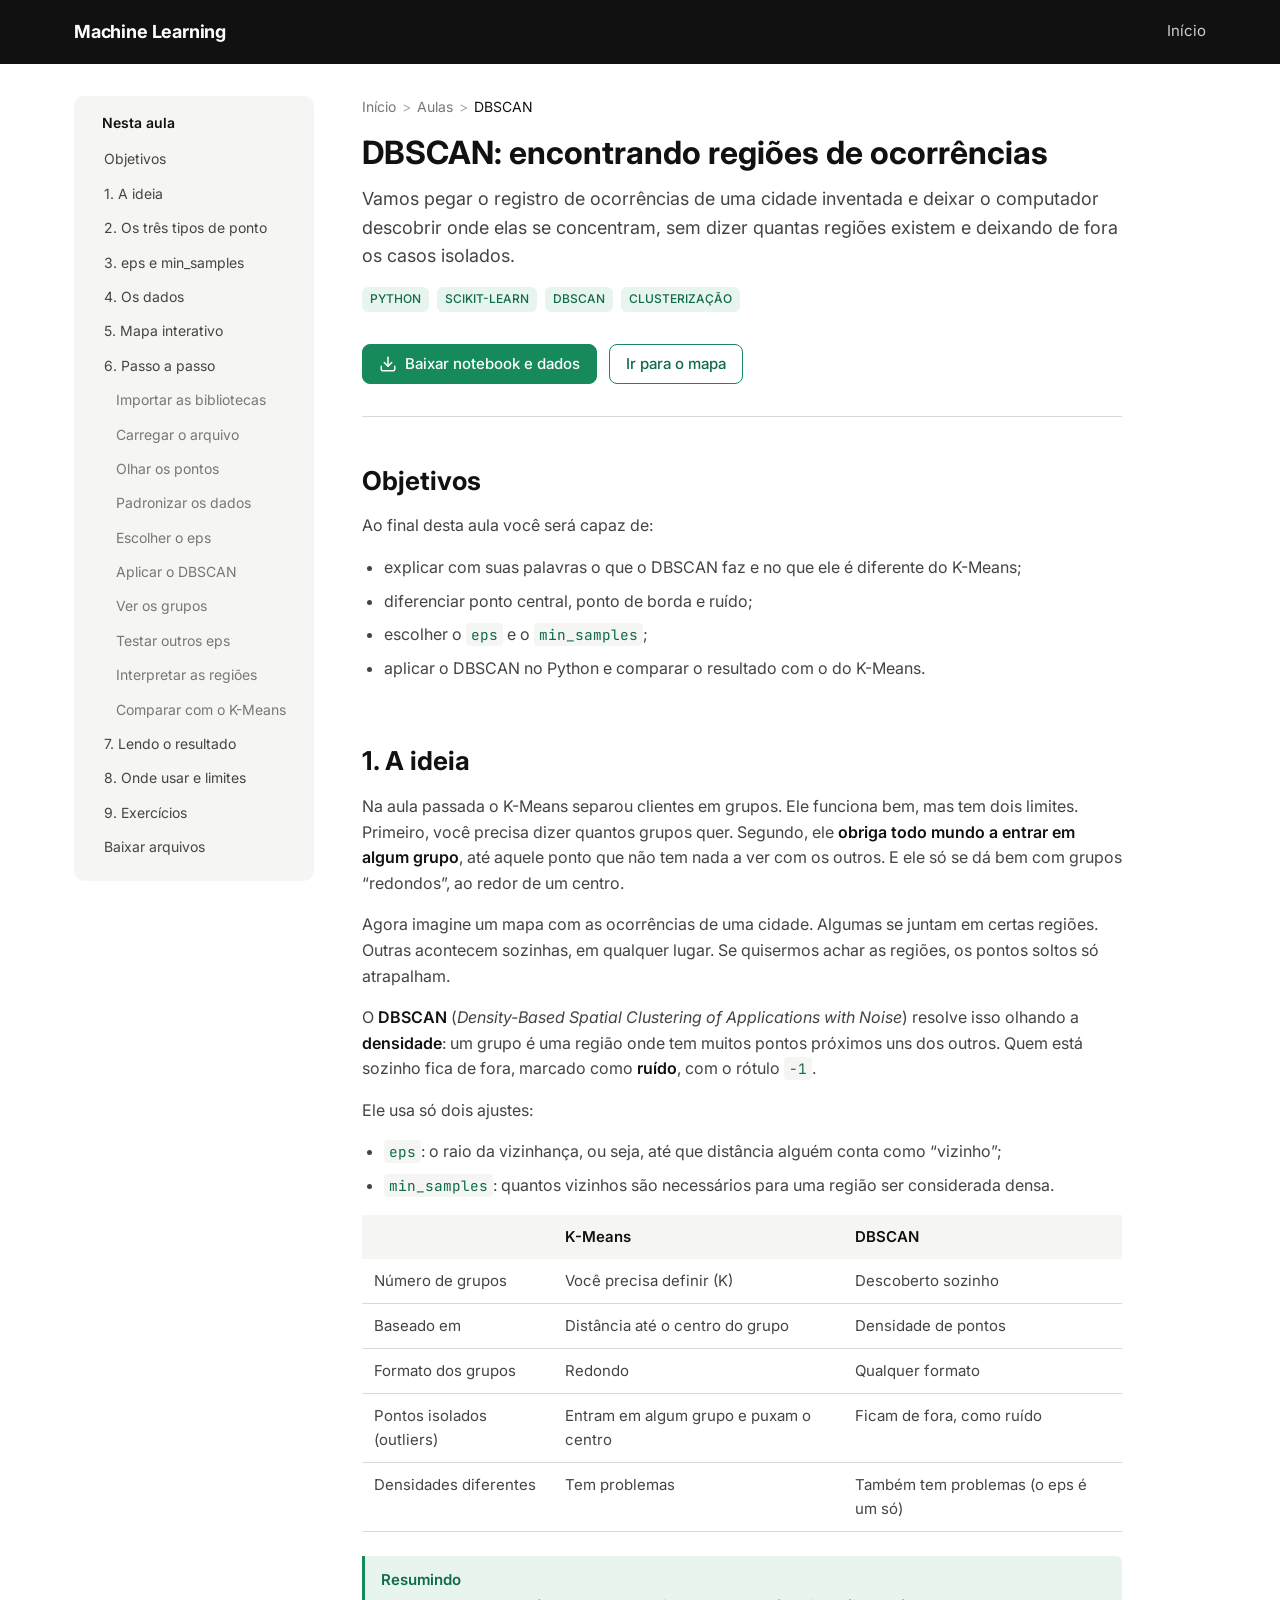
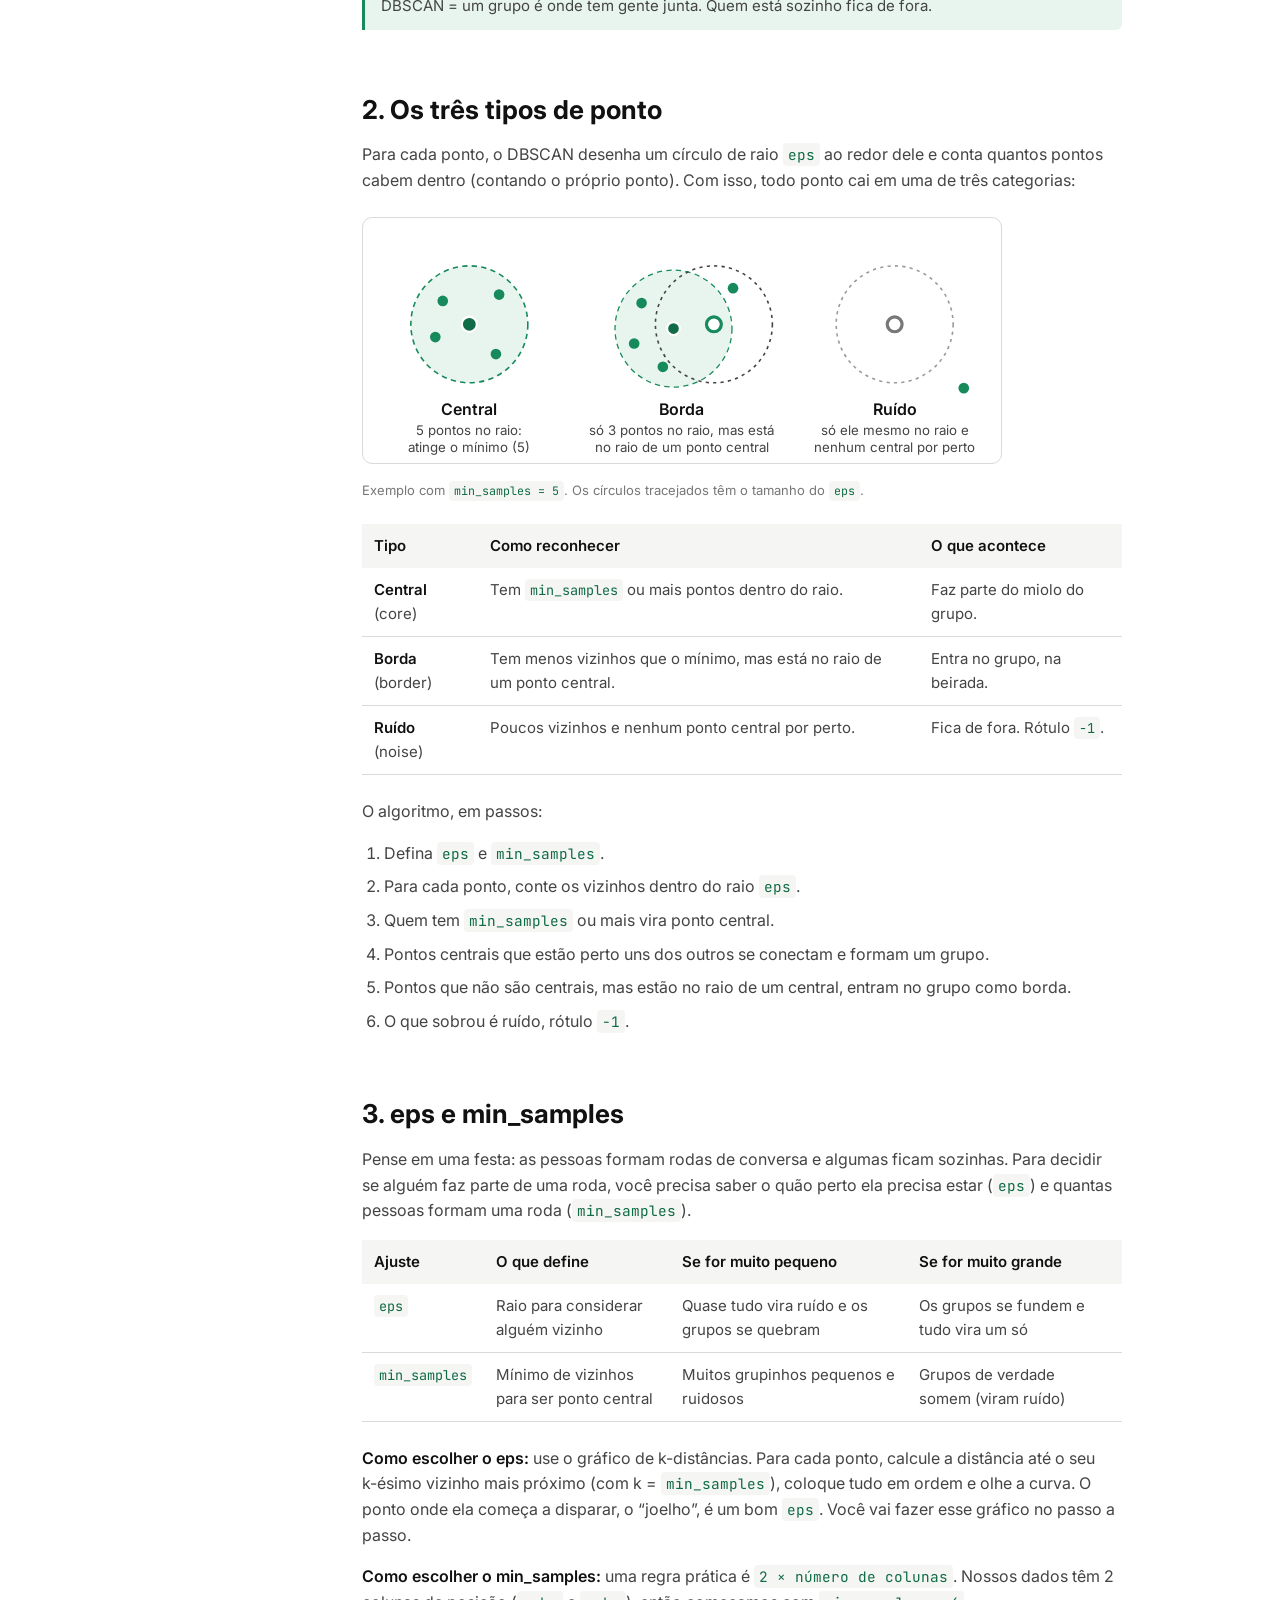
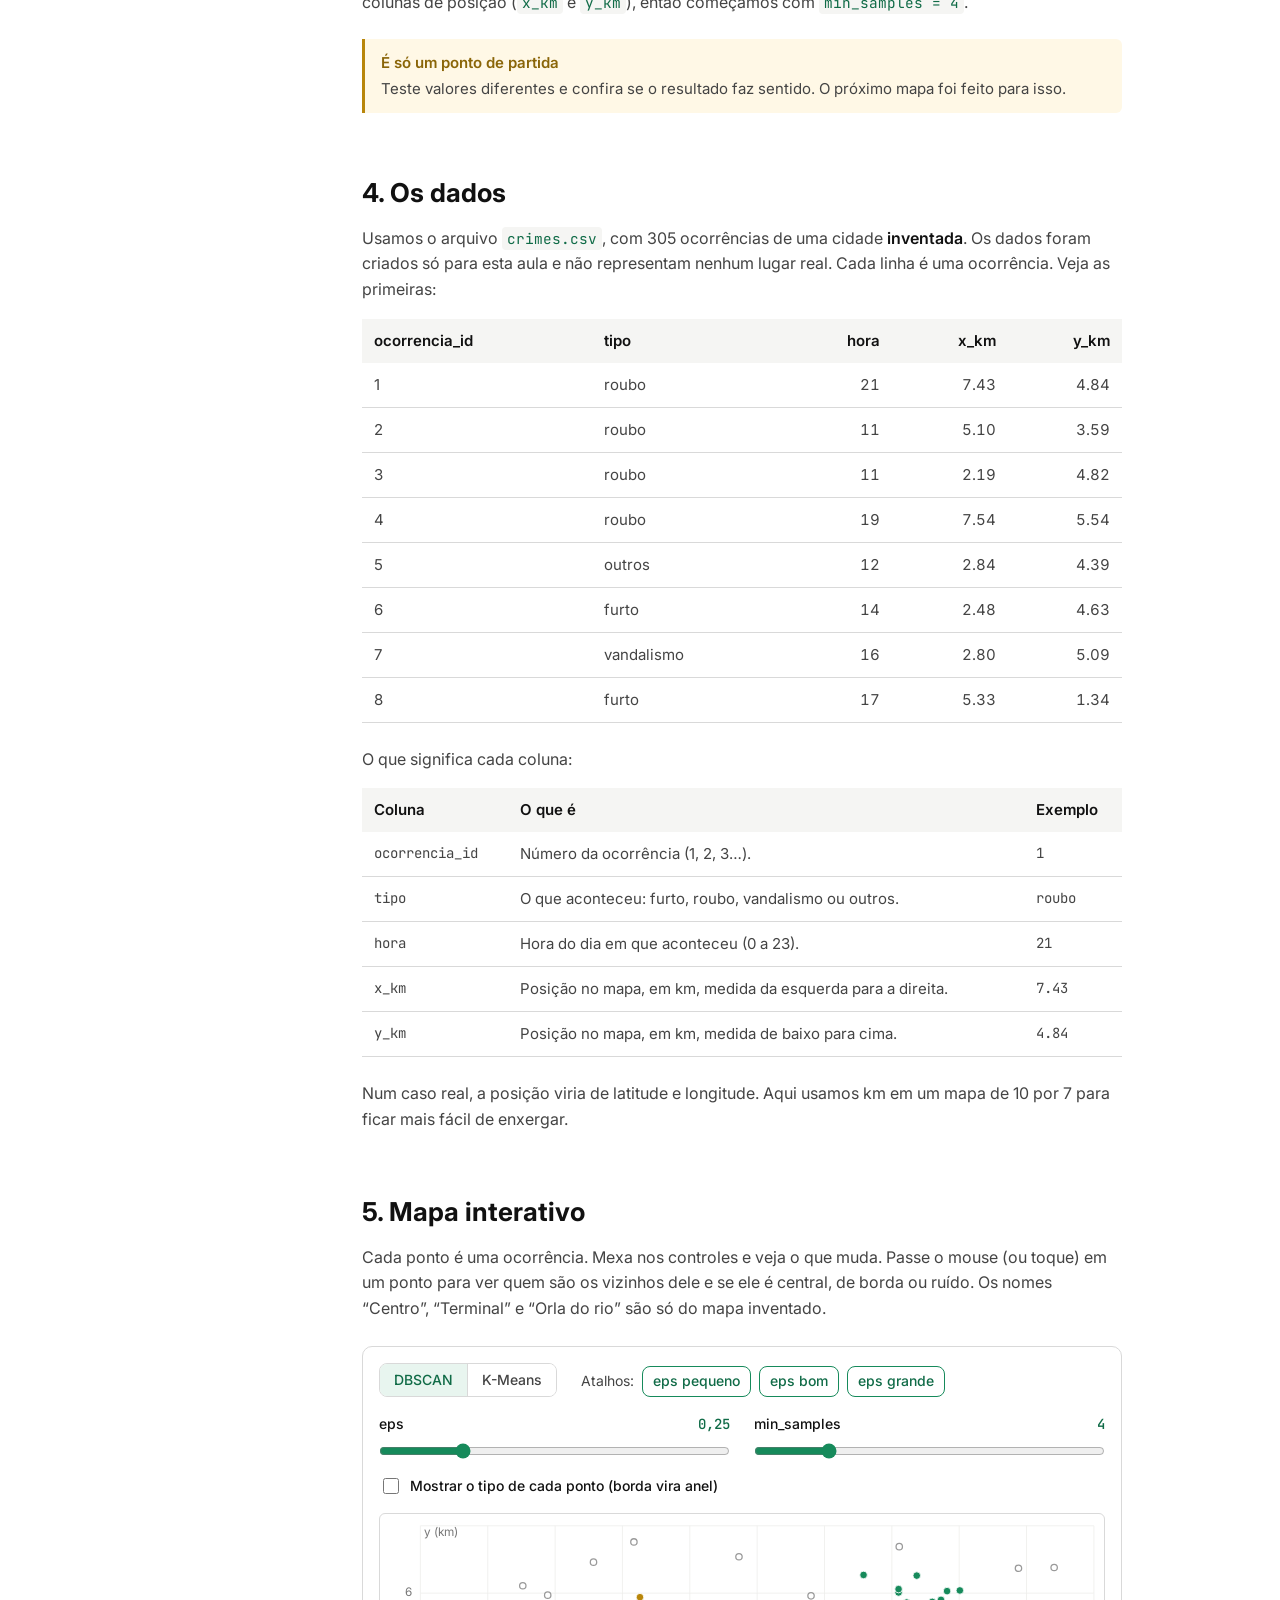
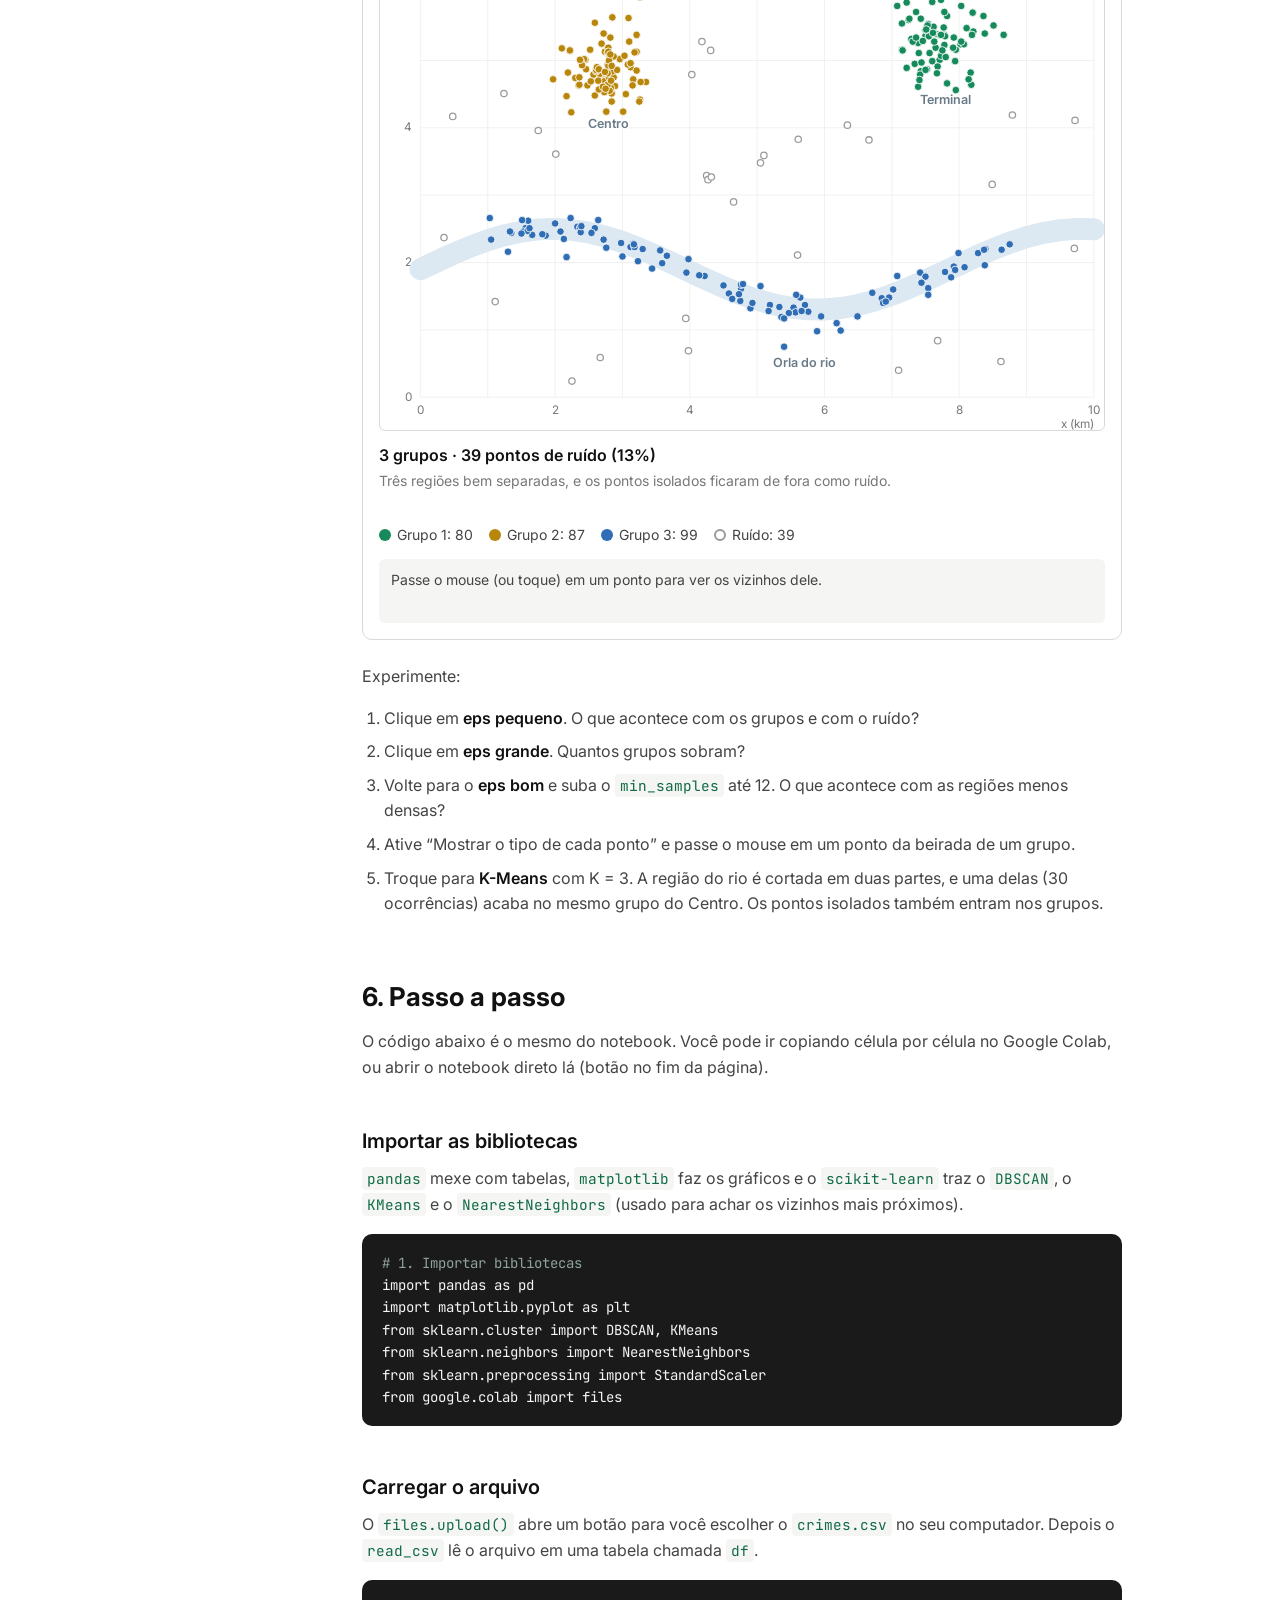
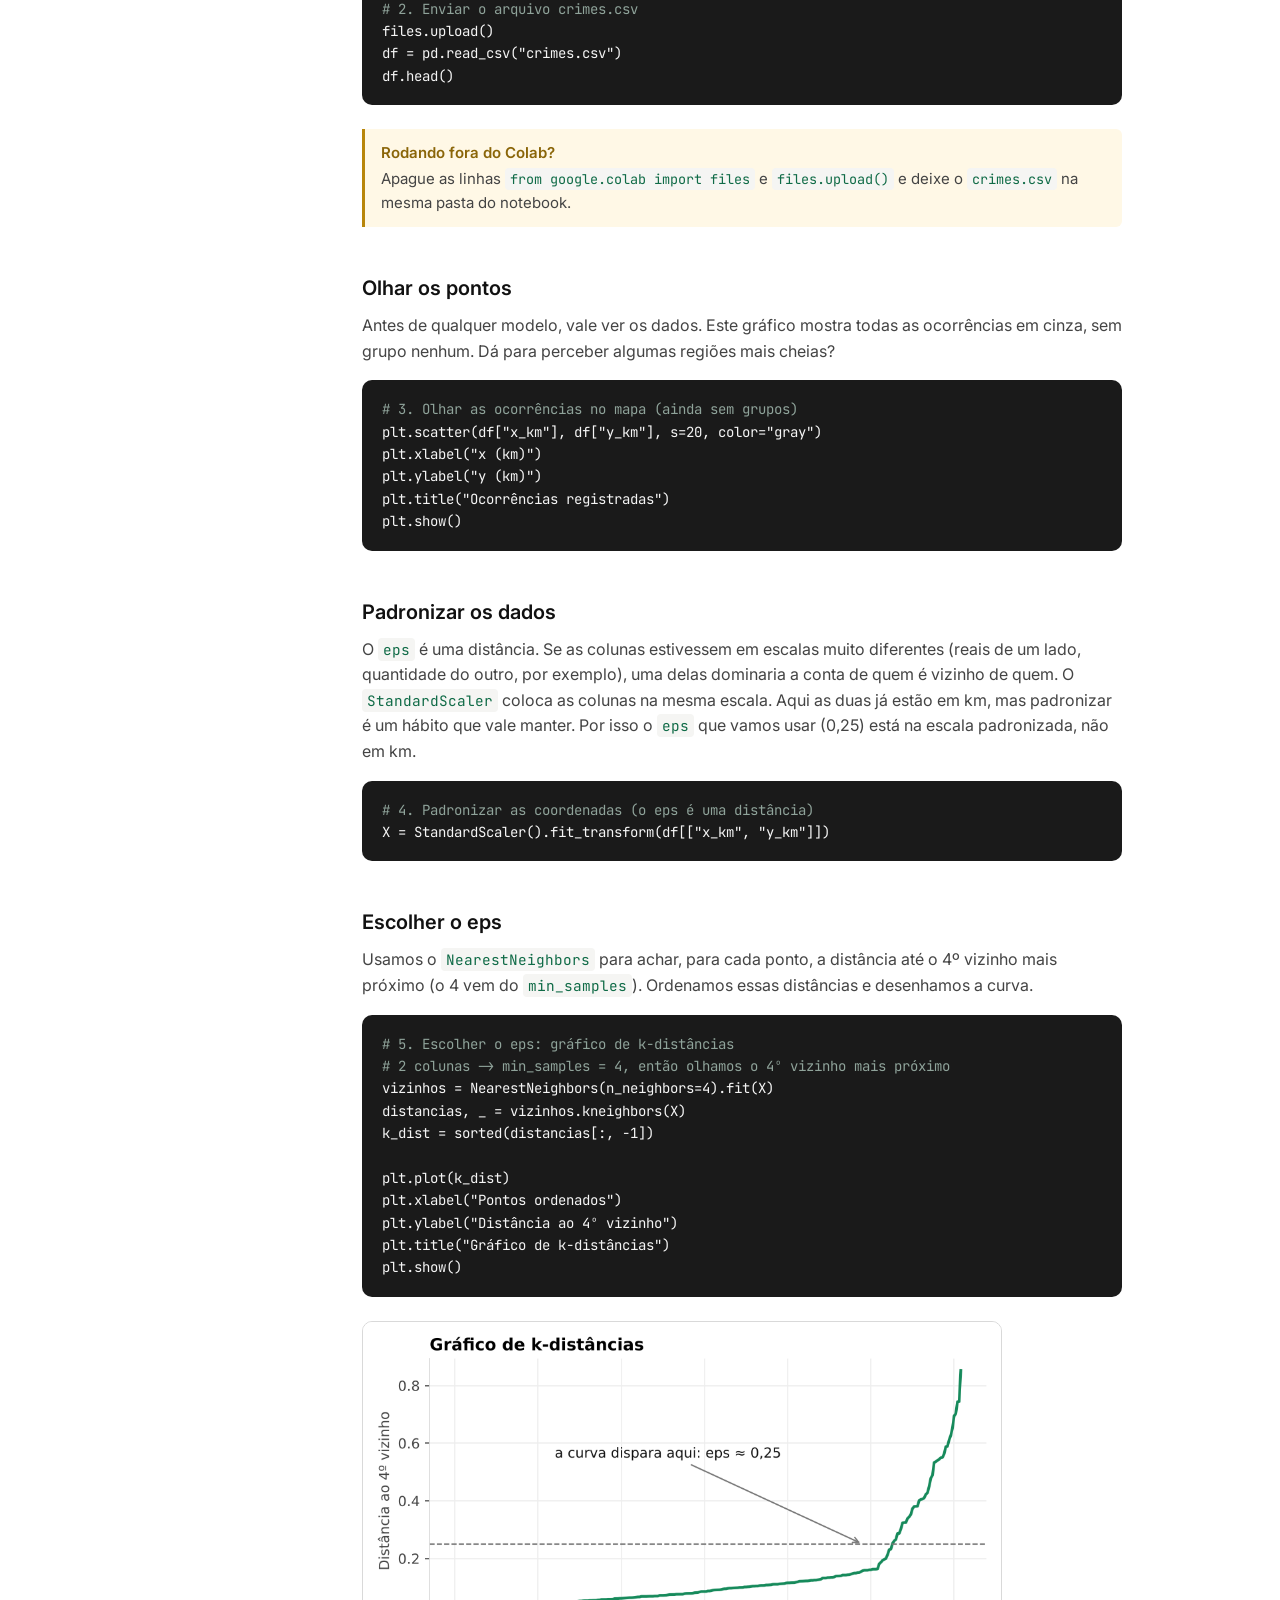
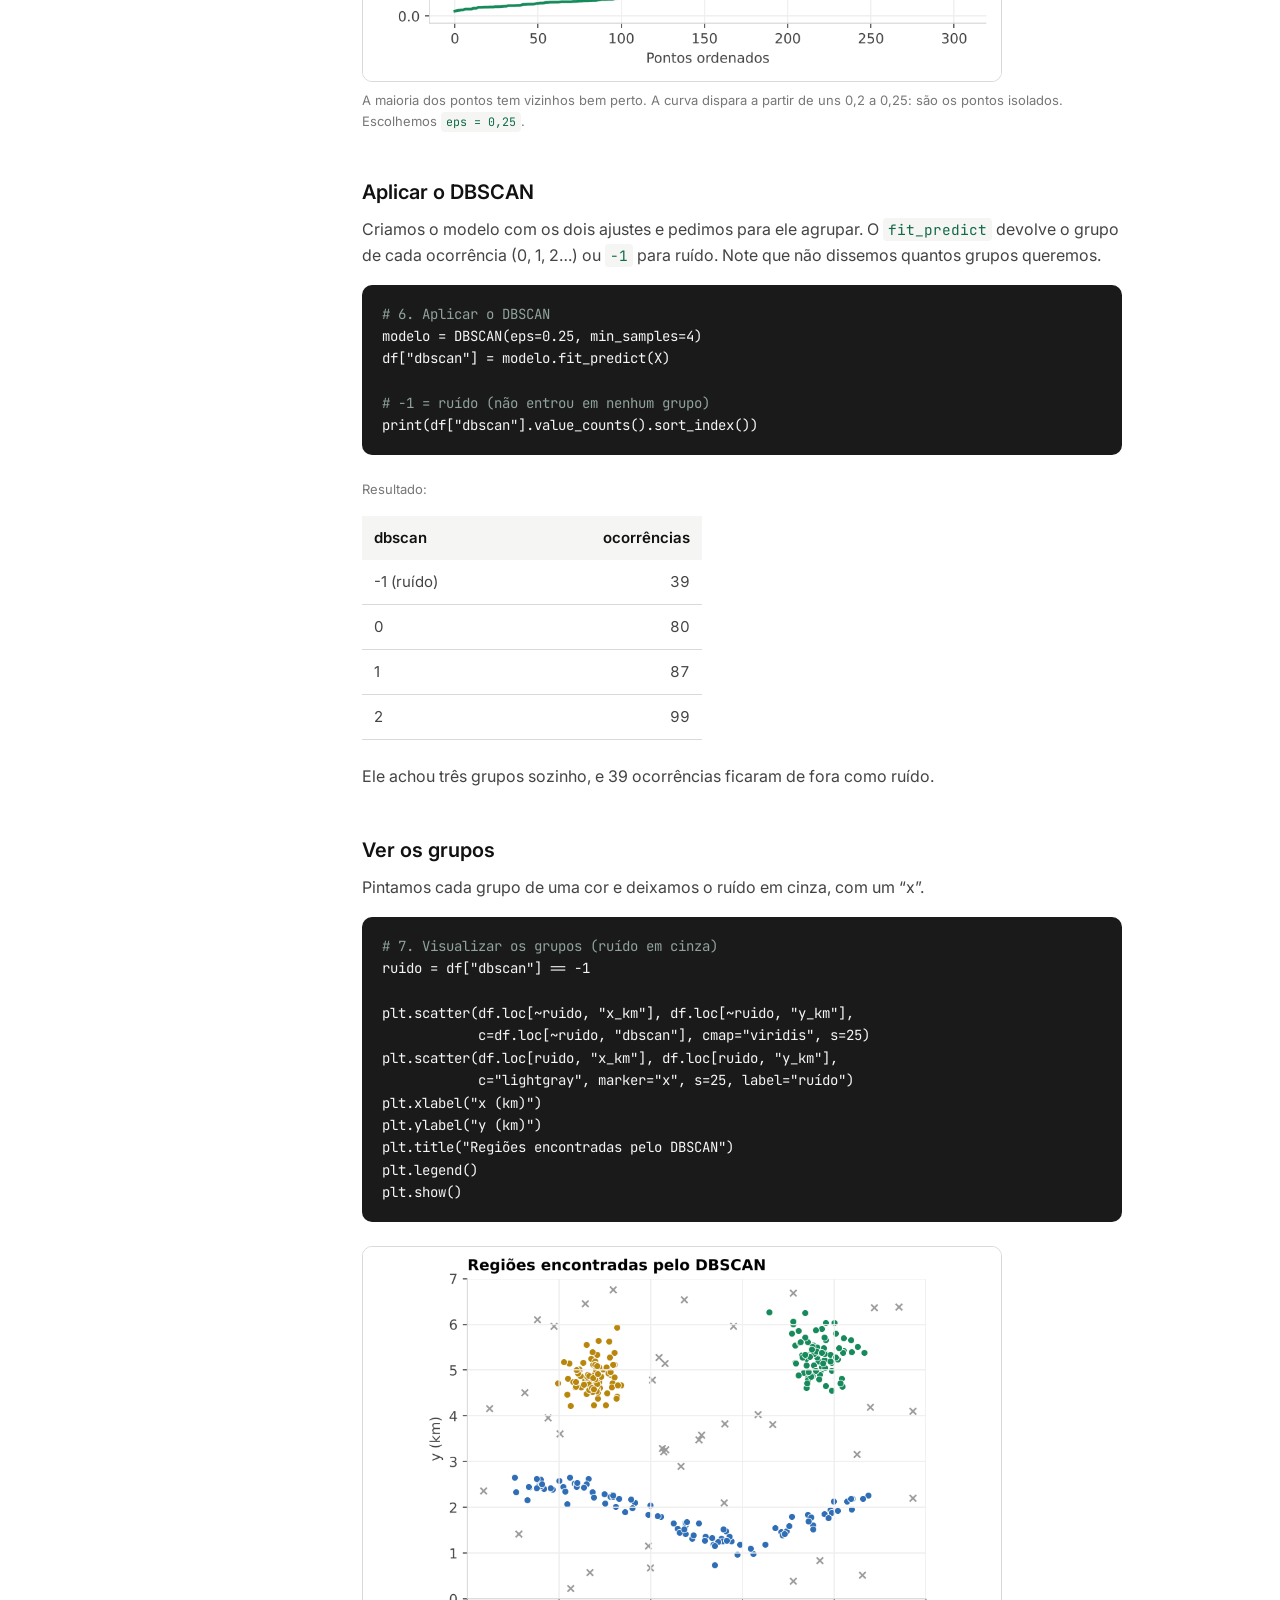
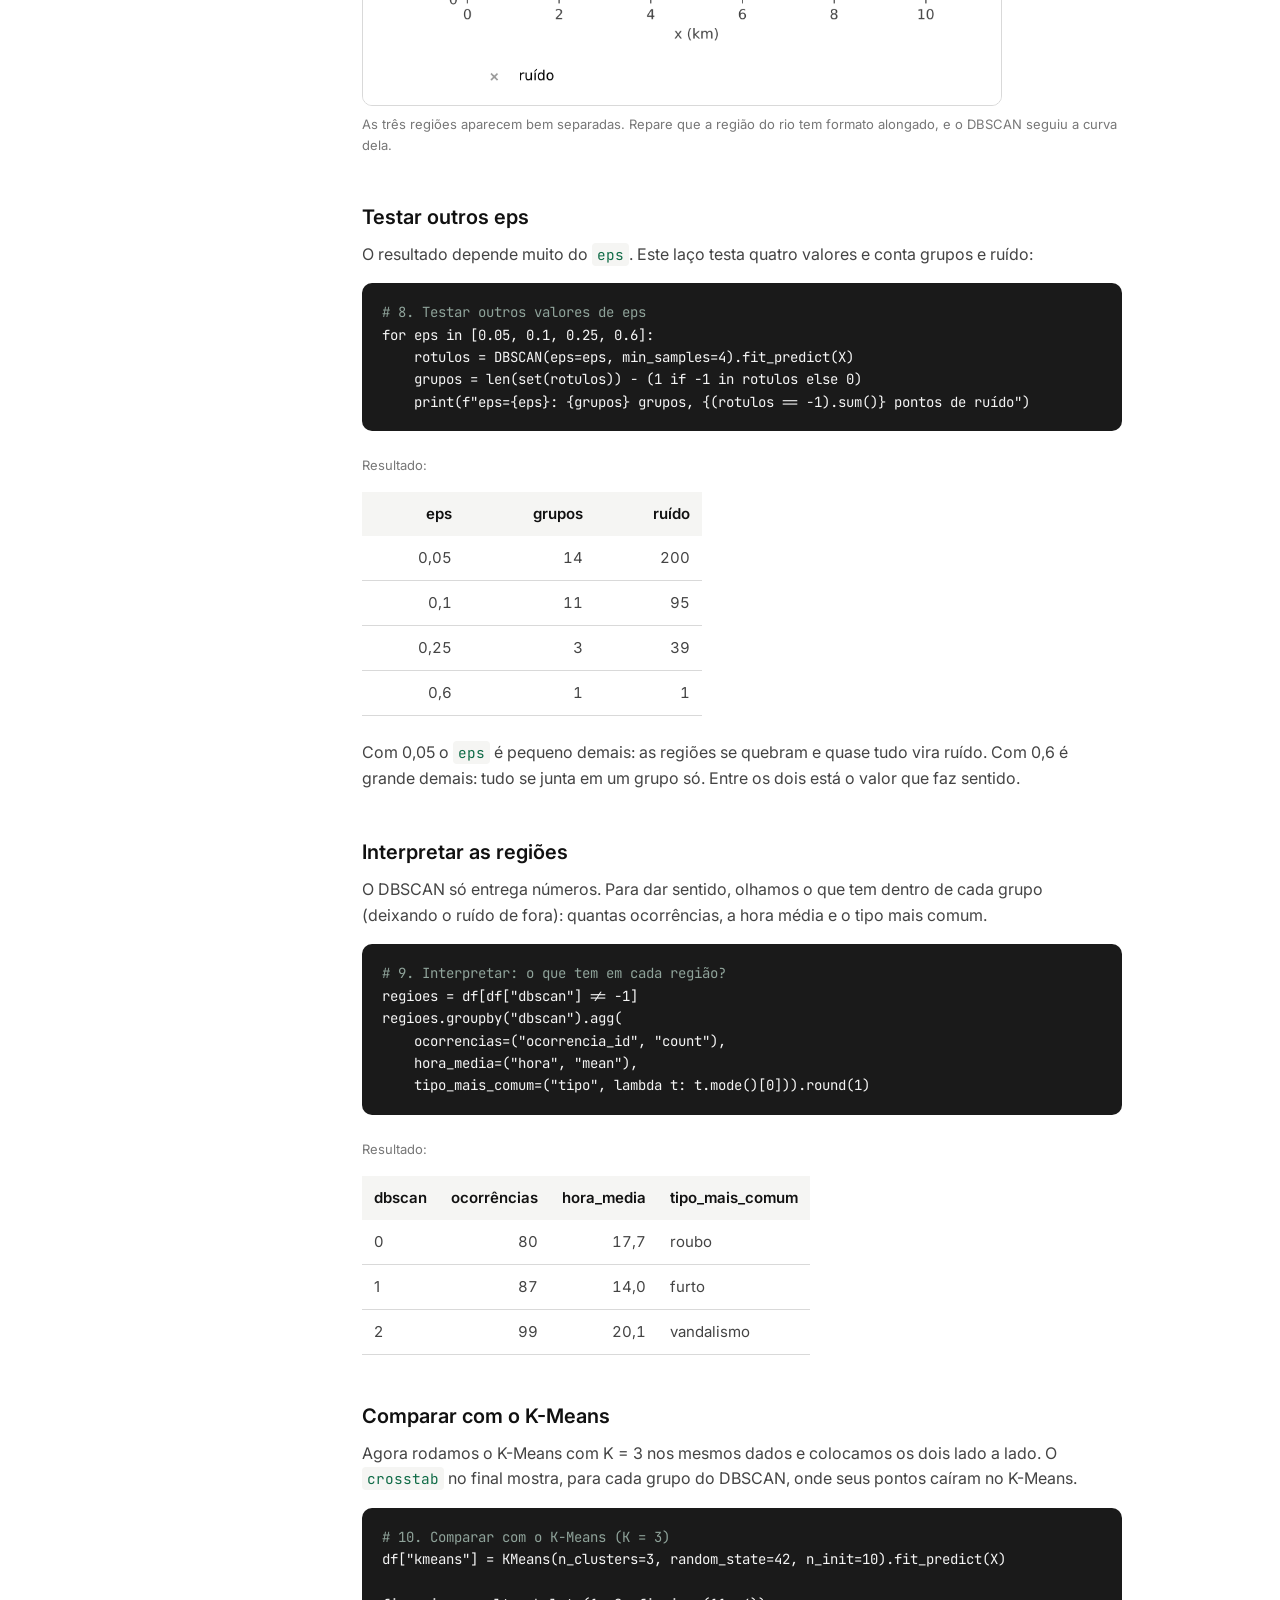
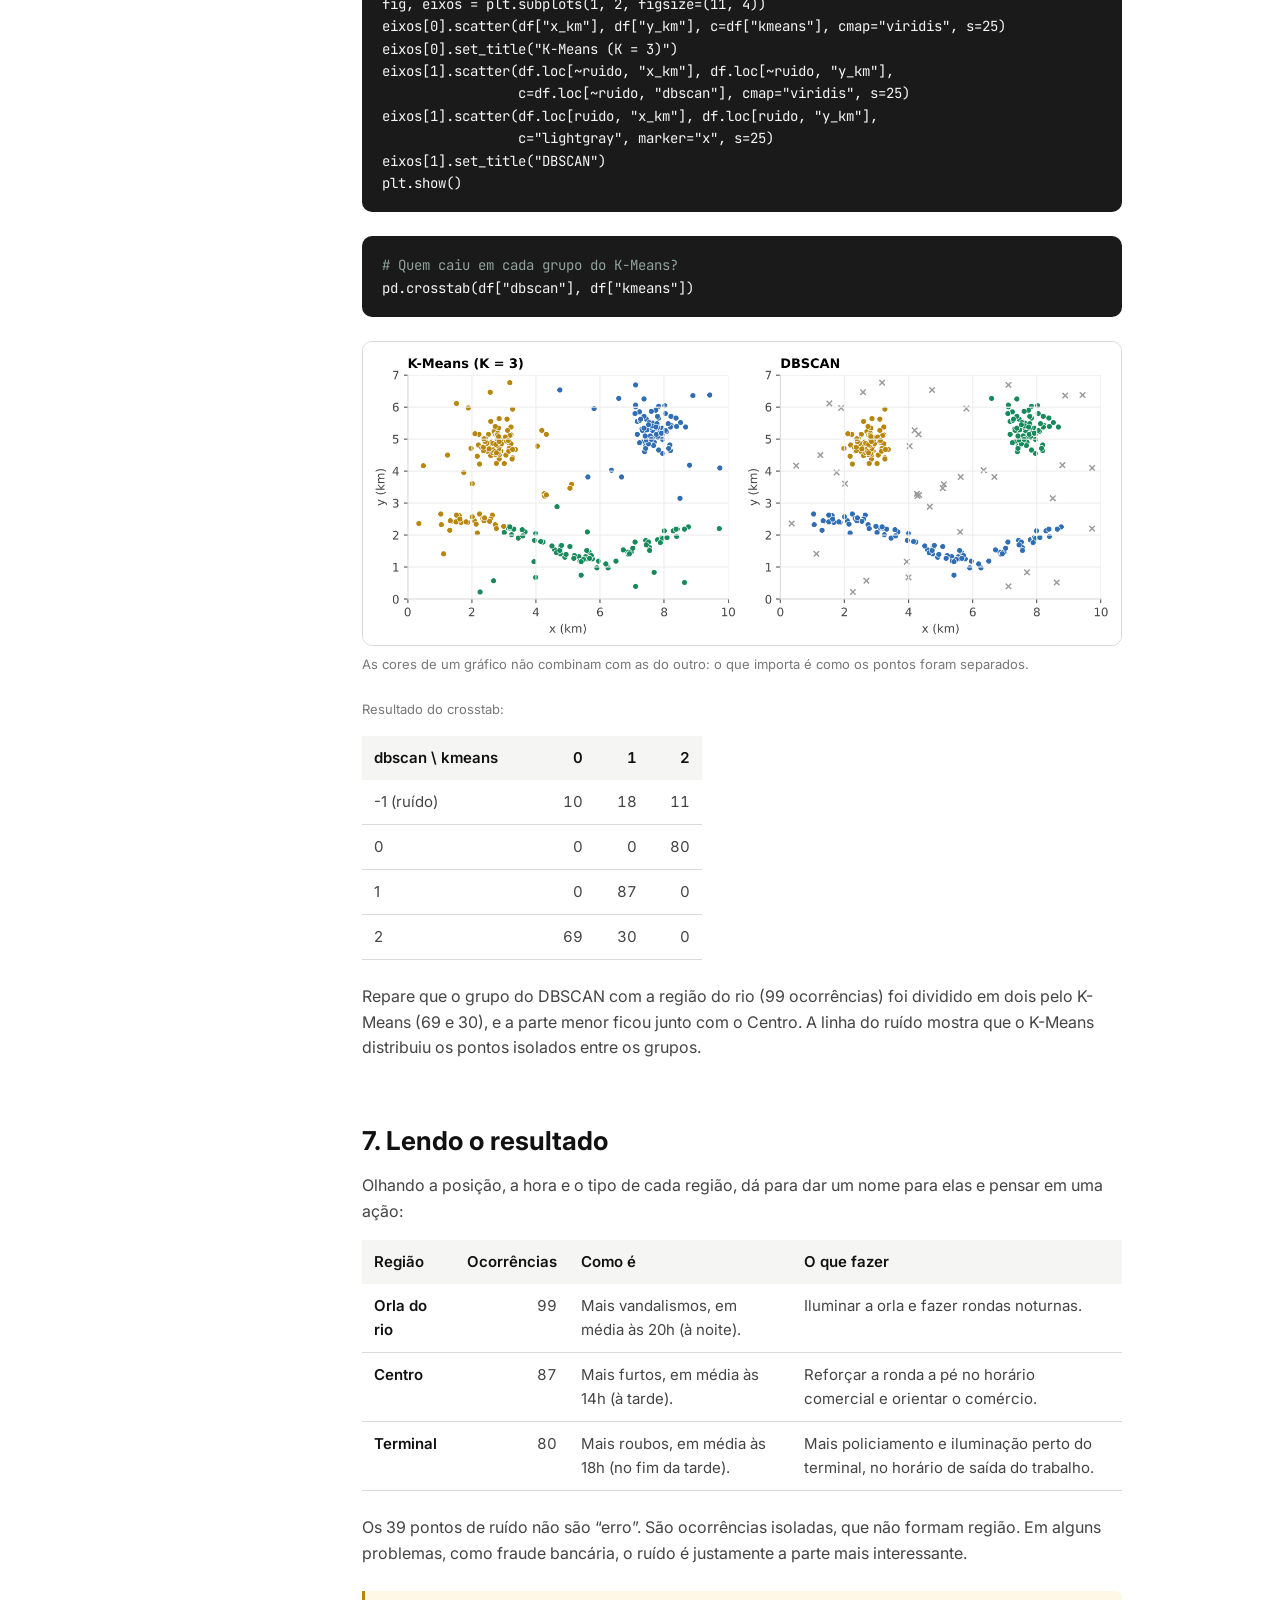
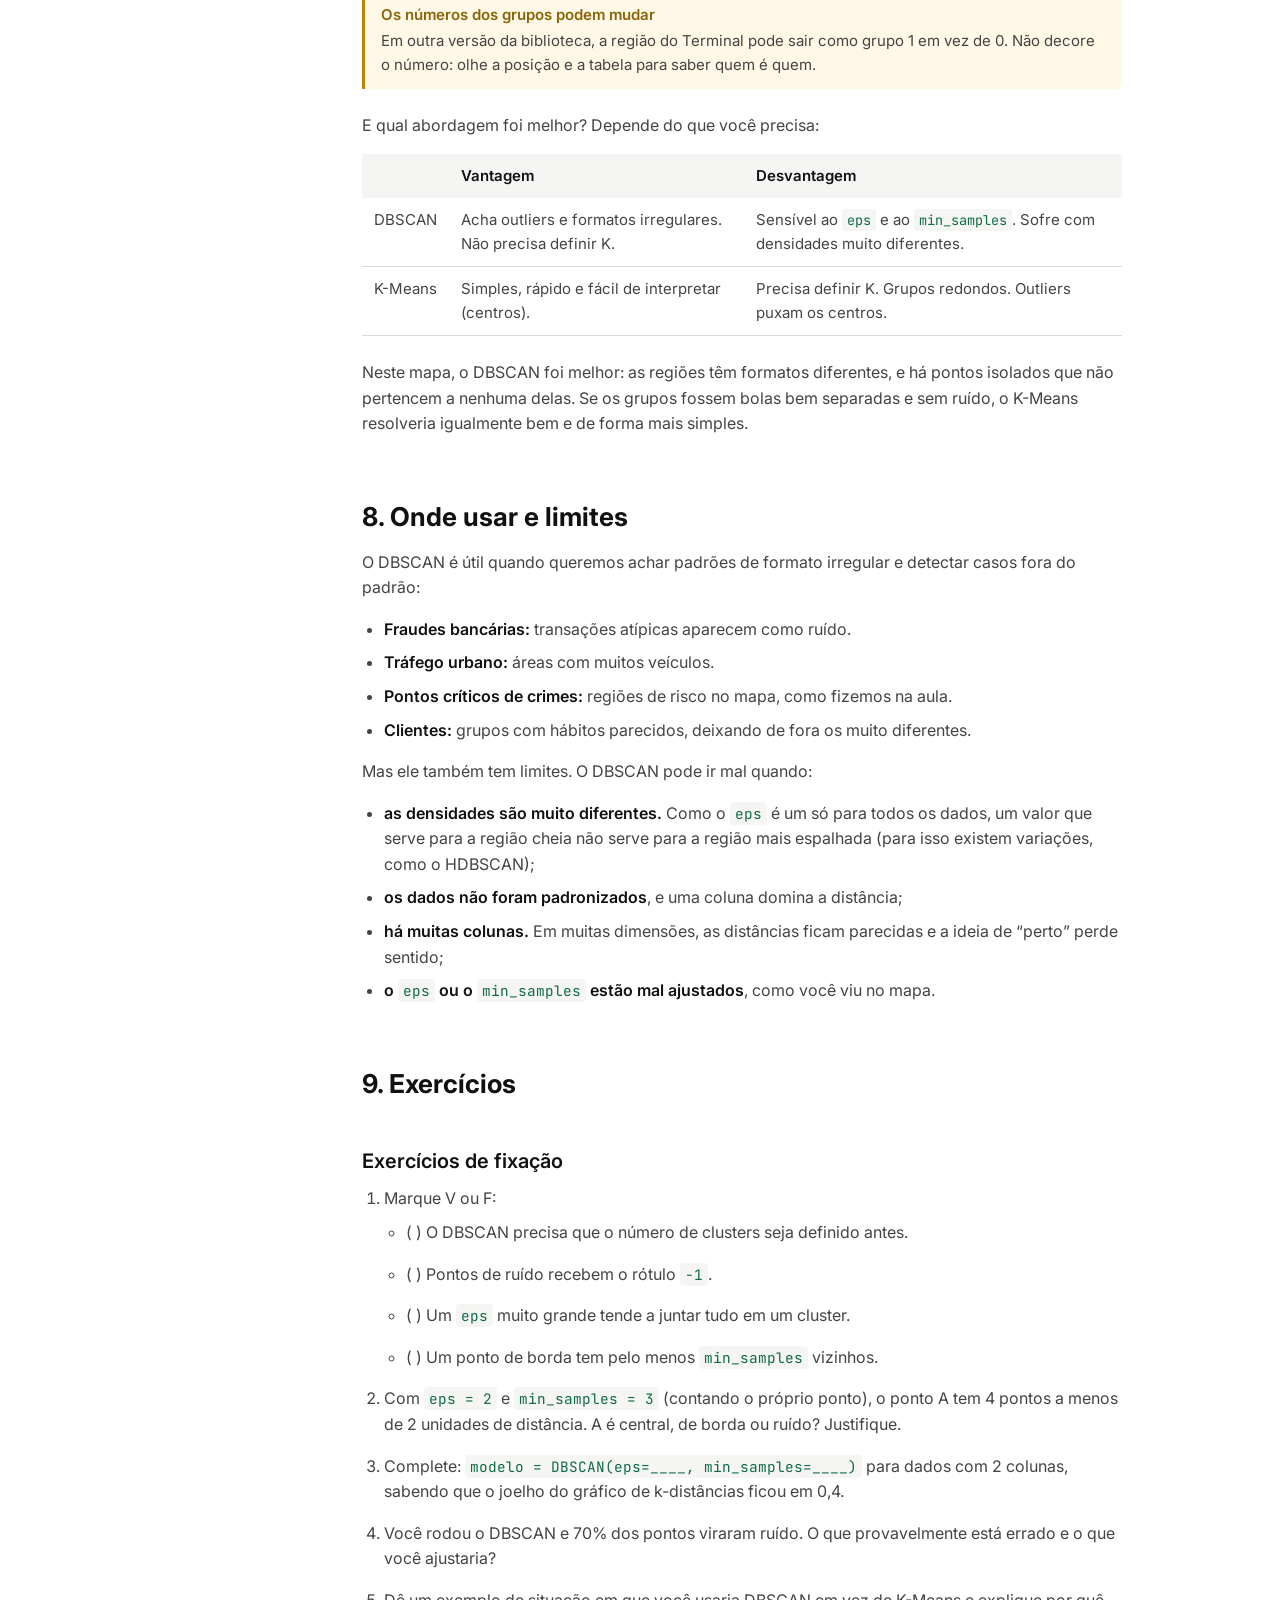
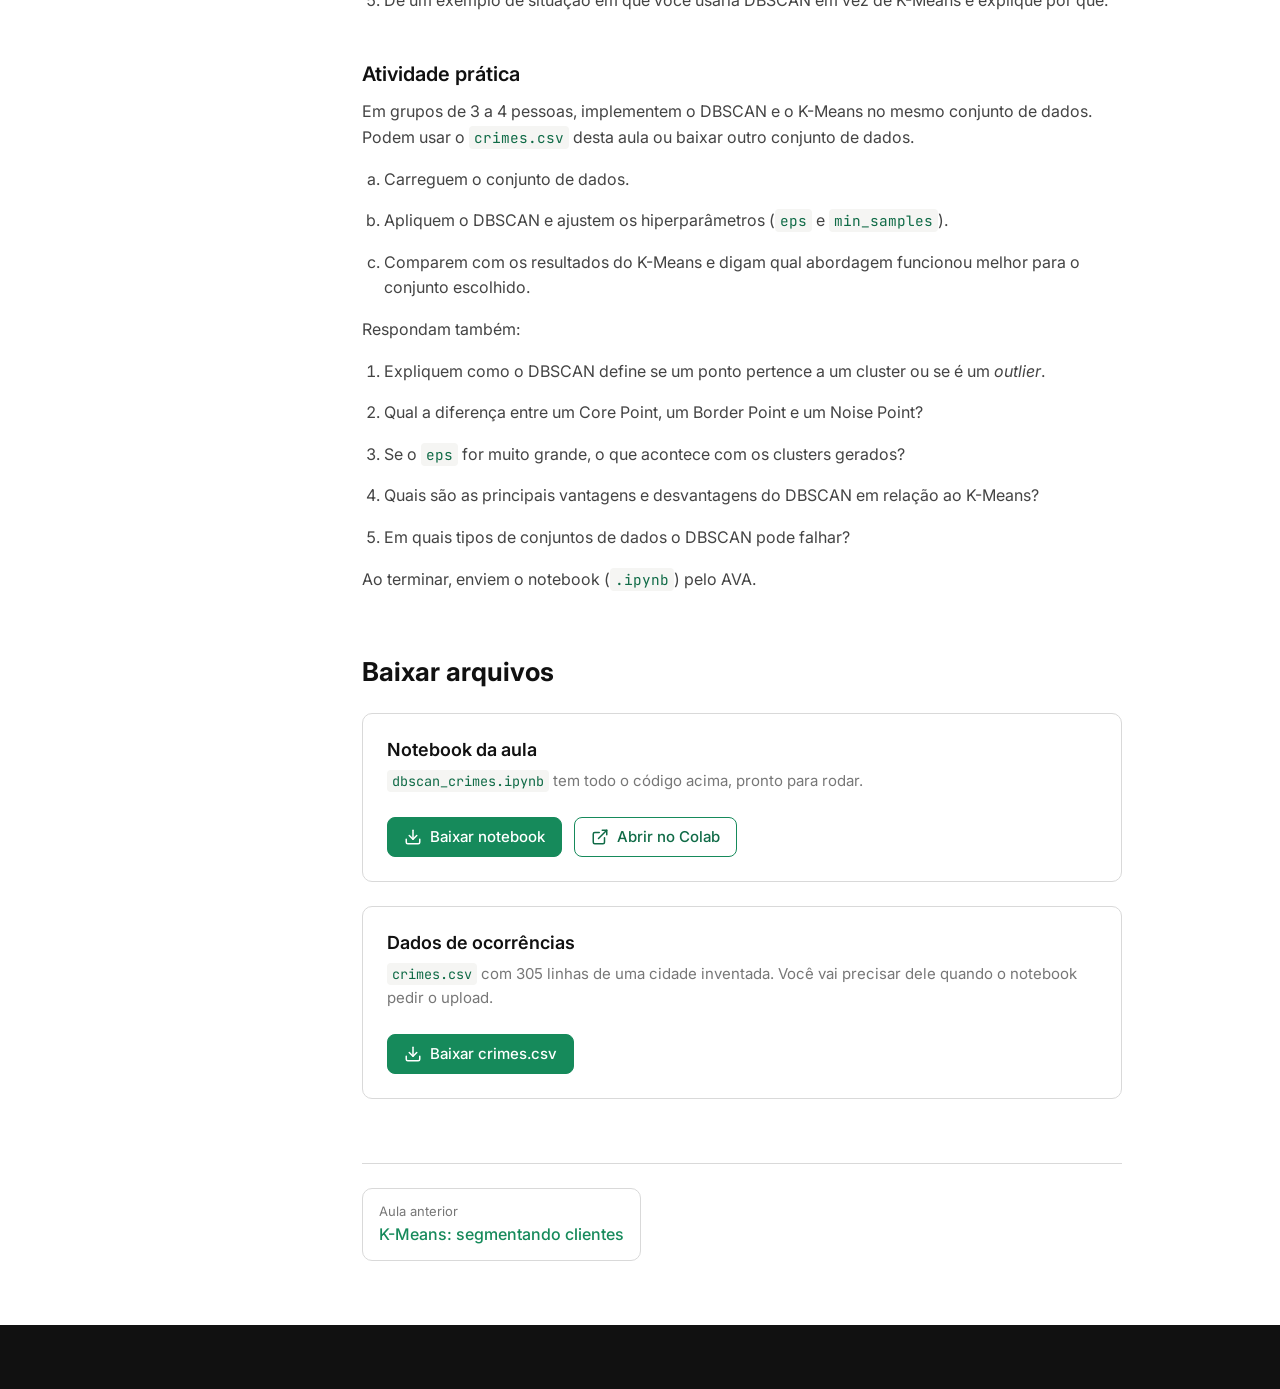
==== aulas/dbscan.html @ e898845b "." ====
<!DOCTYPE html>
<html lang="pt-BR">
<head>
<meta charset="utf-8">
<meta name="viewport" content="width=device-width, initial-scale=1">
<title>DBSCAN: encontrando regiões de ocorrências</title>
<meta name="description" content="Aula de DBSCAN com mapa interativo, código, explicações e arquivos para baixar.">
<link rel="preconnect" href="https://fonts.googleapis.com">
<link rel="preconnect" href="https://fonts.gstatic.com" crossorigin>
<link href="https://fonts.googleapis.com/css2?family=Inter:wght@400;500;600;700&family=JetBrains+Mono:wght@400&display=swap" rel="stylesheet">
<link rel="stylesheet" href="../css/style.css">
</head>
<body>
<header class="site-header">
  <div class="container">
    <a class="brand" href="../index.html">Machine Learning</a>
    <nav class="site-nav" aria-label="Principal">
      <a href="../index.html">Início</a>
    </nav>
  </div>
</header>

<main class="container">
<div class="lesson-layout">

<aside class="sidebar" aria-label="Nesta aula">
  <p class="title">Nesta aula</p>
  <ul>
    <li><a href="#objetivos">Objetivos</a></li>
    <li><a href="#ideia">1. A ideia</a></li>
    <li><a href="#pontos">2. Os três tipos de ponto</a></li>
    <li><a href="#parametros">3. eps e min_samples</a></li>
    <li><a href="#dados">4. Os dados</a></li>
    <li><a href="#mapa">5. Mapa interativo</a></li>
    <li><a href="#codigo">6. Passo a passo</a></li>
    <li><a class="sub" href="#importar">Importar as bibliotecas</a></li><li><a class="sub" href="#carregar">Carregar o arquivo</a></li><li><a class="sub" href="#olhar">Olhar os pontos</a></li><li><a class="sub" href="#padronizar">Padronizar os dados</a></li><li><a class="sub" href="#eps">Escolher o eps</a></li><li><a class="sub" href="#aplicar">Aplicar o DBSCAN</a></li><li><a class="sub" href="#visualizar">Ver os grupos</a></li><li><a class="sub" href="#testar">Testar outros eps</a></li><li><a class="sub" href="#interpretar">Interpretar as regiões</a></li><li><a class="sub" href="#comparar">Comparar com o K-Means</a></li>
    <li><a href="#resultado">7. Lendo o resultado</a></li>
    <li><a href="#usos">8. Onde usar e limites</a></li>
    <li><a href="#exercicios">9. Exercícios</a></li>
    <li><a href="#baixar">Baixar arquivos</a></li>
  </ul>
</aside>
<article class="lesson">

<nav class="breadcrumb" aria-label="Você está em">
  <a href="../index.html">Início</a><span class="sep">&gt;</span><a href="../index.html">Aulas</a><span class="sep">&gt;</span><span class="current">DBSCAN</span>
</nav>

<h1>DBSCAN: encontrando regiões de ocorrências</h1>
<p class="lead">Vamos pegar o registro de ocorrências de uma cidade inventada e deixar o computador descobrir onde elas se concentram, sem dizer quantas regiões existem e deixando de fora os casos isolados.</p>
<ul class="tags"><li class="tag">PYTHON</li><li class="tag">SCIKIT-LEARN</li><li class="tag">DBSCAN</li><li class="tag">CLUSTERIZAÇÃO</li></ul>
<div class="btn-row">
  <a class="btn btn-primary" href="#baixar"><svg viewBox="0 0 24 24" fill="none" stroke="currentColor" stroke-width="2" stroke-linecap="round" stroke-linejoin="round" aria-hidden="true"><path d="M21 15v4a2 2 0 0 1-2 2H5a2 2 0 0 1-2-2v-4"/><polyline points="7 10 12 15 17 10"/><line x1="12" y1="15" x2="12" y2="3"/></svg>Baixar notebook e dados</a>
  <a class="btn btn-secondary" href="#mapa">Ir para o mapa</a>
</div>

<hr class="divider">

<h2 id="objetivos">Objetivos</h2>
<p>Ao final desta aula você será capaz de:</p>
<ul>
  <li>explicar com suas palavras o que o DBSCAN faz e no que ele é diferente do K-Means;</li>
  <li>diferenciar ponto central, ponto de borda e ruído;</li>
  <li>escolher o <code>eps</code> e o <code>min_samples</code>;</li>
  <li>aplicar o DBSCAN no Python e comparar o resultado com o do K-Means.</li>
</ul>

<h2 id="ideia">1. A ideia</h2>
<p>Na aula passada o K-Means separou clientes em grupos. Ele funciona bem, mas tem dois limites. Primeiro, você precisa dizer quantos grupos quer. Segundo, ele <strong>obriga todo mundo a entrar em algum grupo</strong>, até aquele ponto que não tem nada a ver com os outros. E ele só se dá bem com grupos “redondos”, ao redor de um centro.</p>
<p>Agora imagine um mapa com as ocorrências de uma cidade. Algumas se juntam em certas regiões. Outras acontecem sozinhas, em qualquer lugar. Se quisermos achar as regiões, os pontos soltos só atrapalham.</p>
<p>O <strong>DBSCAN</strong> (<em>Density-Based Spatial Clustering of Applications with Noise</em>) resolve isso olhando a <strong>densidade</strong>: um grupo é uma região onde tem muitos pontos próximos uns dos outros. Quem está sozinho fica de fora, marcado como <strong>ruído</strong>, com o rótulo <code>-1</code>.</p>
<p>Ele usa só dois ajustes:</p>
<ul>
  <li><code>eps</code>: o raio da vizinhança, ou seja, até que distância alguém conta como “vizinho”;</li>
  <li><code>min_samples</code>: quantos vizinhos são necessários para uma região ser considerada densa.</li>
</ul>

<div class="table-wrap"><table><thead><tr><th class=""></th><th class="">K-Means</th><th class="">DBSCAN</th></tr></thead><tbody><tr><td class="">Número de grupos</td><td class="">Você precisa definir (K)</td><td class="">Descoberto sozinho</td></tr><tr><td class="">Baseado em</td><td class="">Distância até o centro do grupo</td><td class="">Densidade de pontos</td></tr><tr><td class="">Formato dos grupos</td><td class="">Redondo</td><td class="">Qualquer formato</td></tr><tr><td class="">Pontos isolados (outliers)</td><td class="">Entram em algum grupo e puxam o centro</td><td class="">Ficam de fora, como ruído</td></tr><tr><td class="">Densidades diferentes</td><td class="">Tem problemas</td><td class="">Também tem problemas (o eps é um só)</td></tr></tbody></table></div>

<div class="note">
  <span class="label">Resumindo</span>
  <p>DBSCAN = um grupo é onde tem gente junta. Quem está sozinho fica de fora.</p>
</div>

<h2 id="pontos">2. Os três tipos de ponto</h2>
<p>Para cada ponto, o DBSCAN desenha um círculo de raio <code>eps</code> ao redor dele e conta quantos pontos cabem dentro (contando o próprio ponto). Com isso, todo ponto cai em uma de três categorias:</p>
<figure class="fig-svg">
<svg viewBox="0 0 600 230" role="img" aria-labelledby="t-diag" xmlns="http://www.w3.org/2000/svg">
<title id="t-diag">Três exemplos com um círculo de raio eps: o ponto central tem 5 pontos no raio, o de borda tem só 3 mas está perto de um central, e o de ruído está sozinho.</title>
<circle cx="100" cy="100" r="55" fill="#E8F5EF" stroke="#168A5B" stroke-width="1.5" stroke-dasharray="5 4"/>
<circle cx="75" cy="78" r="5" fill="#168A5B"/><circle cx="128" cy="72" r="5" fill="#168A5B"/><circle cx="68" cy="112" r="5" fill="#168A5B"/><circle cx="125" cy="128" r="5" fill="#168A5B"/><circle cx="100" cy="100" r="7" fill="#106B47" stroke="#fff" stroke-width="2"/>
<circle cx="292" cy="104" r="55" fill="#E8F5EF" stroke="#168A5B" stroke-width="1.2" stroke-dasharray="5 4"/>
<circle cx="330" cy="100" r="55" fill="none" stroke="#444" stroke-width="1.5" stroke-dasharray="3 4"/>
<circle cx="262" cy="80" r="5" fill="#168A5B"/><circle cx="255" cy="118" r="5" fill="#168A5B"/><circle cx="282" cy="140" r="5" fill="#168A5B"/><circle cx="348" cy="66" r="5" fill="#168A5B"/><circle cx="292" cy="104" r="6" fill="#106B47" stroke="#fff" stroke-width="2"/>
<circle cx="330" cy="100" r="7" fill="#fff" stroke="#168A5B" stroke-width="3"/>
<circle cx="500" cy="100" r="55" fill="none" stroke="#9A9A9A" stroke-width="1.5" stroke-dasharray="3 4"/>
<circle cx="565" cy="160" r="5" fill="#168A5B"/><circle cx="500" cy="100" r="7" fill="#fff" stroke="#777" stroke-width="3"/>
<g font-family="Inter, system-ui, sans-serif" text-anchor="middle">
<text x="100" y="185" font-size="15" font-weight="600" fill="#111">Central</text>
<text x="100" y="204" font-size="12.5" fill="#444">5 pontos no raio:</text>
<text x="100" y="220" font-size="12.5" fill="#444">atinge o mínimo (5)</text>
<text x="300" y="185" font-size="15" font-weight="600" fill="#111">Borda</text>
<text x="300" y="204" font-size="12.5" fill="#444">só 3 pontos no raio, mas está</text>
<text x="300" y="220" font-size="12.5" fill="#444">no raio de um ponto central</text>
<text x="500" y="185" font-size="15" font-weight="600" fill="#111">Ruído</text>
<text x="500" y="204" font-size="12.5" fill="#444">só ele mesmo no raio e</text>
<text x="500" y="220" font-size="12.5" fill="#444">nenhum central por perto</text>
</g>
</svg>
<figcaption>Exemplo com <code>min_samples = 5</code>. Os círculos tracejados têm o tamanho do <code>eps</code>.</figcaption>
</figure>
<div class="table-wrap"><table><thead><tr><th class="">Tipo</th><th class="">Como reconhecer</th><th class="">O que acontece</th></tr></thead><tbody><tr><td class=""><strong>Central</strong> (core)</td><td class="">Tem <code>min_samples</code> ou mais pontos dentro do raio.</td><td class="">Faz parte do miolo do grupo.</td></tr><tr><td class=""><strong>Borda</strong> (border)</td><td class="">Tem menos vizinhos que o mínimo, mas está no raio de um ponto central.</td><td class="">Entra no grupo, na beirada.</td></tr><tr><td class=""><strong>Ruído</strong> (noise)</td><td class="">Poucos vizinhos e nenhum ponto central por perto.</td><td class="">Fica de fora. Rótulo <code>-1</code>.</td></tr></tbody></table></div>
<p>O algoritmo, em passos:</p>
<ol>
  <li>Defina <code>eps</code> e <code>min_samples</code>.</li>
  <li>Para cada ponto, conte os vizinhos dentro do raio <code>eps</code>.</li>
  <li>Quem tem <code>min_samples</code> ou mais vira ponto central.</li>
  <li>Pontos centrais que estão perto uns dos outros se conectam e formam um grupo.</li>
  <li>Pontos que não são centrais, mas estão no raio de um central, entram no grupo como borda.</li>
  <li>O que sobrou é ruído, rótulo <code>-1</code>.</li>
</ol>

<h2 id="parametros">3. eps e min_samples</h2>
<p>Pense em uma festa: as pessoas formam rodas de conversa e algumas ficam sozinhas. Para decidir se alguém faz parte de uma roda, você precisa saber o quão perto ela precisa estar (<code>eps</code>) e quantas pessoas formam uma roda (<code>min_samples</code>).</p>
<div class="table-wrap"><table><thead><tr><th class="">Ajuste</th><th class="">O que define</th><th class="">Se for muito pequeno</th><th class="">Se for muito grande</th></tr></thead><tbody><tr><td class=""><code>eps</code></td><td class="">Raio para considerar alguém vizinho</td><td class="">Quase tudo vira ruído e os grupos se quebram</td><td class="">Os grupos se fundem e tudo vira um só</td></tr><tr><td class=""><code>min_samples</code></td><td class="">Mínimo de vizinhos para ser ponto central</td><td class="">Muitos grupinhos pequenos e ruidosos</td><td class="">Grupos de verdade somem (viram ruído)</td></tr></tbody></table></div>
<p><strong>Como escolher o eps:</strong> use o gráfico de k-distâncias. Para cada ponto, calcule a distância até o seu k-ésimo vizinho mais próximo (com k = <code>min_samples</code>), coloque tudo em ordem e olhe a curva. O ponto onde ela começa a disparar, o “joelho”, é um bom <code>eps</code>. Você vai fazer esse gráfico no passo a passo.</p>
<p><strong>Como escolher o min_samples:</strong> uma regra prática é <code>2 × número de colunas</code>. Nossos dados têm 2 colunas de posição (<code>x_km</code> e <code>y_km</code>), então começamos com <code>min_samples = 4</code>.</p>
<div class="note warn">
  <span class="label">É só um ponto de partida</span>
  <p>Teste valores diferentes e confira se o resultado faz sentido. O próximo mapa foi feito para isso.</p>
</div>

<h2 id="dados">4. Os dados</h2>
<p>Usamos o arquivo <code>crimes.csv</code>, com 305 ocorrências de uma cidade <strong>inventada</strong>. Os dados foram criados só para esta aula e não representam nenhum lugar real. Cada linha é uma ocorrência. Veja as primeiras:</p>
<div class="table-wrap"><table><thead><tr><th class="">ocorrencia_id</th><th class="">tipo</th><th class="num">hora</th><th class="num">x_km</th><th class="num">y_km</th></tr></thead><tbody><tr><td class="">1</td><td class="">roubo</td><td class="num">21</td><td class="num">7.43</td><td class="num">4.84</td></tr><tr><td class="">2</td><td class="">roubo</td><td class="num">11</td><td class="num">5.10</td><td class="num">3.59</td></tr><tr><td class="">3</td><td class="">roubo</td><td class="num">11</td><td class="num">2.19</td><td class="num">4.82</td></tr><tr><td class="">4</td><td class="">roubo</td><td class="num">19</td><td class="num">7.54</td><td class="num">5.54</td></tr><tr><td class="">5</td><td class="">outros</td><td class="num">12</td><td class="num">2.84</td><td class="num">4.39</td></tr><tr><td class="">6</td><td class="">furto</td><td class="num">14</td><td class="num">2.48</td><td class="num">4.63</td></tr><tr><td class="">7</td><td class="">vandalismo</td><td class="num">16</td><td class="num">2.80</td><td class="num">5.09</td></tr><tr><td class="">8</td><td class="">furto</td><td class="num">17</td><td class="num">5.33</td><td class="num">1.34</td></tr></tbody></table></div>
<p>O que significa cada coluna:</p>
<div class="table-wrap"><table><thead><tr><th class="">Coluna</th><th class="">O que é</th><th class="">Exemplo</th></tr></thead><tbody><tr><td class=" mono-cell">ocorrencia_id</td><td class="">Número da ocorrência (1, 2, 3…).</td><td class=" mono-cell">1</td></tr><tr><td class=" mono-cell">tipo</td><td class="">O que aconteceu: furto, roubo, vandalismo ou outros.</td><td class=" mono-cell">roubo</td></tr><tr><td class=" mono-cell">hora</td><td class="">Hora do dia em que aconteceu (0 a 23).</td><td class=" mono-cell">21</td></tr><tr><td class=" mono-cell">x_km</td><td class="">Posição no mapa, em km, medida da esquerda para a direita.</td><td class=" mono-cell">7.43</td></tr><tr><td class=" mono-cell">y_km</td><td class="">Posição no mapa, em km, medida de baixo para cima.</td><td class=" mono-cell">4.84</td></tr></tbody></table></div>
<p>Num caso real, a posição viria de latitude e longitude. Aqui usamos km em um mapa de 10 por 7 para ficar mais fácil de enxergar.</p>

<h2 id="mapa">5. Mapa interativo</h2>
<p>Cada ponto é uma ocorrência. Mexa nos controles e veja o que muda. Passe o mouse (ou toque) em um ponto para ver quem são os vizinhos dele e se ele é central, de borda ou ruído. Os nomes “Centro”, “Terminal” e “Orla do rio” são só do mapa inventado.</p>

<div class="mapa" id="mapa-dbscan" hidden>
  <div class="mapa-linha">
    <div class="seg" role="group" aria-label="Algoritmo">
      <button type="button" id="modo-dbscan" aria-pressed="true">DBSCAN</button>
      <button type="button" id="modo-kmeans" aria-pressed="false">K-Means</button>
    </div>
    <div class="presets">Atalhos:
      <button type="button" class="btn btn-secondary btn-sm" data-eps="0.05">eps pequeno</button>
      <button type="button" class="btn btn-secondary btn-sm" data-eps="0.25">eps bom</button>
      <button type="button" class="btn btn-secondary btn-sm" data-eps="0.8">eps grande</button>
    </div>
  </div>
  <div class="mapa-linha" id="ctl-dbscan">
    <div class="ctl"><label for="ctl-eps">eps <output id="out-eps" for="ctl-eps">0,25</output></label>
      <input type="range" id="ctl-eps" min="0.03" max="1" step="0.01" value="0.25"></div>
    <div class="ctl"><label for="ctl-min">min_samples <output id="out-min" for="ctl-min">4</output></label>
      <input type="range" id="ctl-min" min="2" max="12" step="1" value="4"></div>
    <div class="ctl ctl-check"><input type="checkbox" id="ctl-tipos"><label for="ctl-tipos">Mostrar o tipo de cada ponto (borda vira anel)</label></div>
  </div>
  <div class="mapa-linha" id="ctl-kmeans" hidden>
    <div class="ctl"><label for="ctl-k">K (número de grupos) <output id="out-k" for="ctl-k">3</output></label>
      <input type="range" id="ctl-k" min="2" max="6" step="1" value="3"></div>
  </div>

  <svg id="mapa-svg" viewBox="0 0 860 612" role="img" aria-label="Mapa com as ocorrências coloridas pelo grupo encontrado"></svg>
  <p class="mapa-resumo" aria-live="polite"></p>
  <p class="mapa-dica"></p>
  <ul class="legenda"></ul>
  <p class="mapa-info"></p>
</div>
<noscript>
  <figure>
    <img src="../assets/img/dbscan.png" alt="Mapa com as três regiões encontradas pelo DBSCAN e os pontos isolados em cinza" width="640" height="460">
    <figcaption>O mapa interativo precisa de JavaScript. Esta imagem mostra o resultado com eps = 0,25 e min_samples = 4.</figcaption>
  </figure>
</noscript>

<p>Experimente:</p>
<ol>
  <li>Clique em <strong>eps pequeno</strong>. O que acontece com os grupos e com o ruído?</li>
  <li>Clique em <strong>eps grande</strong>. Quantos grupos sobram?</li>
  <li>Volte para o <strong>eps bom</strong> e suba o <code>min_samples</code> até 12. O que acontece com as regiões menos densas?</li>
  <li>Ative “Mostrar o tipo de cada ponto” e passe o mouse em um ponto da beirada de um grupo.</li>
  <li>Troque para <strong>K-Means</strong> com K = 3. A região do rio é cortada em duas partes, e uma delas (30 ocorrências) acaba no mesmo grupo do Centro. Os pontos isolados também entram nos grupos.</li>
</ol>

<h2 id="codigo">6. Passo a passo</h2>
<p>O código abaixo é o mesmo do notebook. Você pode ir copiando célula por célula no Google Colab, ou abrir o notebook direto lá (botão no fim da página).</p>

<h3 id="importar">Importar as bibliotecas</h3>
<p><code>pandas</code> mexe com tabelas, <code>matplotlib</code> faz os gráficos e o <code>scikit-learn</code> traz o <code>DBSCAN</code>, o <code>KMeans</code> e o <code>NearestNeighbors</code> (usado para achar os vizinhos mais próximos).</p>
<pre><code><span class="c"># 1. Importar bibliotecas</span>
import pandas as pd
import matplotlib.pyplot as plt
from sklearn.cluster import DBSCAN, KMeans
from sklearn.neighbors import NearestNeighbors
from sklearn.preprocessing import StandardScaler
from google.colab import files</code></pre>

<h3 id="carregar">Carregar o arquivo</h3>
<p>O <code>files.upload()</code> abre um botão para você escolher o <code>crimes.csv</code> no seu computador. Depois o <code>read_csv</code> lê o arquivo em uma tabela chamada <code>df</code>.</p>
<pre><code><span class="c"># 2. Enviar o arquivo crimes.csv</span>
files.upload()
df = pd.read_csv(&quot;crimes.csv&quot;)
df.head()</code></pre>
<div class="note warn">
  <span class="label">Rodando fora do Colab?</span>
  <p>Apague as linhas <code>from google.colab import files</code> e <code>files.upload()</code> e deixe o <code>crimes.csv</code> na mesma pasta do notebook.</p>
</div>

<h3 id="olhar">Olhar os pontos</h3>
<p>Antes de qualquer modelo, vale ver os dados. Este gráfico mostra todas as ocorrências em cinza, sem grupo nenhum. Dá para perceber algumas regiões mais cheias?</p>
<pre><code><span class="c"># 3. Olhar as ocorrências no mapa (ainda sem grupos)</span>
plt.scatter(df[&quot;x_km&quot;], df[&quot;y_km&quot;], s=20, color=&quot;gray&quot;)
plt.xlabel(&quot;x (km)&quot;)
plt.ylabel(&quot;y (km)&quot;)
plt.title(&quot;Ocorrências registradas&quot;)
plt.show()</code></pre>

<h3 id="padronizar">Padronizar os dados</h3>
<p>O <code>eps</code> é uma distância. Se as colunas estivessem em escalas muito diferentes (reais de um lado, quantidade do outro, por exemplo), uma delas dominaria a conta de quem é vizinho de quem. O <code>StandardScaler</code> coloca as colunas na mesma escala. Aqui as duas já estão em km, mas padronizar é um hábito que vale manter. Por isso o <code>eps</code> que vamos usar (0,25) está na escala padronizada, não em km.</p>
<pre><code><span class="c"># 4. Padronizar as coordenadas (o eps é uma distância)</span>
X = StandardScaler().fit_transform(df[[&quot;x_km&quot;, &quot;y_km&quot;]])</code></pre>

<h3 id="eps">Escolher o eps</h3>
<p>Usamos o <code>NearestNeighbors</code> para achar, para cada ponto, a distância até o 4º vizinho mais próximo (o 4 vem do <code>min_samples</code>). Ordenamos essas distâncias e desenhamos a curva.</p>
<pre><code><span class="c"># 5. Escolher o eps: gráfico de k-distâncias</span>
<span class="c"># 2 colunas -&gt; min_samples = 4, então olhamos o 4º vizinho mais próximo</span>
vizinhos = NearestNeighbors(n_neighbors=4).fit(X)
distancias, _ = vizinhos.kneighbors(X)
k_dist = sorted(distancias[:, -1])

plt.plot(k_dist)
plt.xlabel(&quot;Pontos ordenados&quot;)
plt.ylabel(&quot;Distância ao 4º vizinho&quot;)
plt.title(&quot;Gráfico de k-distâncias&quot;)
plt.show()</code></pre>
<figure>
  <img src="../assets/img/kdist.png" alt="Gráfico de k-distâncias: a curva sobe devagar e dispara perto de 0,25" width="640" height="360" loading="lazy">
  <figcaption>A maioria dos pontos tem vizinhos bem perto. A curva dispara a partir de uns 0,2 a 0,25: são os pontos isolados. Escolhemos <code>eps = 0,25</code>.</figcaption>
</figure>

<h3 id="aplicar">Aplicar o DBSCAN</h3>
<p>Criamos o modelo com os dois ajustes e pedimos para ele agrupar. O <code>fit_predict</code> devolve o grupo de cada ocorrência (0, 1, 2…) ou <code>-1</code> para ruído. Note que não dissemos quantos grupos queremos.</p>
<pre><code><span class="c"># 6. Aplicar o DBSCAN</span>
modelo = DBSCAN(eps=0.25, min_samples=4)
df[&quot;dbscan&quot;] = modelo.fit_predict(X)

<span class="c"># -1 = ruído (não entrou em nenhum grupo)</span>
print(df[&quot;dbscan&quot;].value_counts().sort_index())</code></pre>
<p class="output-label">Resultado:</p>
<div class="table-wrap"><table class="compact"><thead><tr><th class="">dbscan</th><th class="num">ocorrências</th></tr></thead><tbody><tr><td class="">-1 (ruído)</td><td class="num">39</td></tr><tr><td class="">0</td><td class="num">80</td></tr><tr><td class="">1</td><td class="num">87</td></tr><tr><td class="">2</td><td class="num">99</td></tr></tbody></table></div>
<p>Ele achou três grupos sozinho, e 39 ocorrências ficaram de fora como ruído.</p>

<h3 id="visualizar">Ver os grupos</h3>
<p>Pintamos cada grupo de uma cor e deixamos o ruído em cinza, com um “x”.</p>
<pre><code><span class="c"># 7. Visualizar os grupos (ruído em cinza)</span>
ruido = df[&quot;dbscan&quot;] == -1

plt.scatter(df.loc[~ruido, &quot;x_km&quot;], df.loc[~ruido, &quot;y_km&quot;],
            c=df.loc[~ruido, &quot;dbscan&quot;], cmap=&quot;viridis&quot;, s=25)
plt.scatter(df.loc[ruido, &quot;x_km&quot;], df.loc[ruido, &quot;y_km&quot;],
            c=&quot;lightgray&quot;, marker=&quot;x&quot;, s=25, label=&quot;ruído&quot;)
plt.xlabel(&quot;x (km)&quot;)
plt.ylabel(&quot;y (km)&quot;)
plt.title(&quot;Regiões encontradas pelo DBSCAN&quot;)
plt.legend()
plt.show()</code></pre>
<figure>
  <img src="../assets/img/dbscan.png" alt="Mapa de pontos com três regiões coloridas e os pontos de ruído em cinza" width="640" height="460" loading="lazy">
  <figcaption>As três regiões aparecem bem separadas. Repare que a região do rio tem formato alongado, e o DBSCAN seguiu a curva dela.</figcaption>
</figure>

<h3 id="testar">Testar outros eps</h3>
<p>O resultado depende muito do <code>eps</code>. Este laço testa quatro valores e conta grupos e ruído:</p>
<pre><code><span class="c"># 8. Testar outros valores de eps</span>
for eps in [0.05, 0.1, 0.25, 0.6]:
    rotulos = DBSCAN(eps=eps, min_samples=4).fit_predict(X)
    grupos = len(set(rotulos)) - (1 if -1 in rotulos else 0)
    print(f&quot;eps={eps}: {grupos} grupos, {(rotulos == -1).sum()} pontos de ruído&quot;)</code></pre>
<p class="output-label">Resultado:</p>
<div class="table-wrap"><table class="compact"><thead><tr><th class="num">eps</th><th class="num">grupos</th><th class="num">ruído</th></tr></thead><tbody><tr><td class="num">0,05</td><td class="num">14</td><td class="num">200</td></tr><tr><td class="num">0,1</td><td class="num">11</td><td class="num">95</td></tr><tr><td class="num">0,25</td><td class="num">3</td><td class="num">39</td></tr><tr><td class="num">0,6</td><td class="num">1</td><td class="num">1</td></tr></tbody></table></div>
<p>Com 0,05 o <code>eps</code> é pequeno demais: as regiões se quebram e quase tudo vira ruído. Com 0,6 é grande demais: tudo se junta em um grupo só. Entre os dois está o valor que faz sentido.</p>

<h3 id="interpretar">Interpretar as regiões</h3>
<p>O DBSCAN só entrega números. Para dar sentido, olhamos o que tem dentro de cada grupo (deixando o ruído de fora): quantas ocorrências, a hora média e o tipo mais comum.</p>
<pre><code><span class="c"># 9. Interpretar: o que tem em cada região?</span>
regioes = df[df[&quot;dbscan&quot;] != -1]
regioes.groupby(&quot;dbscan&quot;).agg(
    ocorrencias=(&quot;ocorrencia_id&quot;, &quot;count&quot;),
    hora_media=(&quot;hora&quot;, &quot;mean&quot;),
    tipo_mais_comum=(&quot;tipo&quot;, lambda t: t.mode()[0])).round(1)</code></pre>
<p class="output-label">Resultado:</p>
<div class="table-wrap"><table class="compact"><thead><tr><th class="">dbscan</th><th class="num">ocorrências</th><th class="num">hora_media</th><th class="">tipo_mais_comum</th></tr></thead><tbody><tr><td class="">0</td><td class="num">80</td><td class="num">17,7</td><td class="">roubo</td></tr><tr><td class="">1</td><td class="num">87</td><td class="num">14,0</td><td class="">furto</td></tr><tr><td class="">2</td><td class="num">99</td><td class="num">20,1</td><td class="">vandalismo</td></tr></tbody></table></div>

<h3 id="comparar">Comparar com o K-Means</h3>
<p>Agora rodamos o K-Means com K = 3 nos mesmos dados e colocamos os dois lado a lado. O <code>crosstab</code> no final mostra, para cada grupo do DBSCAN, onde seus pontos caíram no K-Means.</p>
<pre><code><span class="c"># 10. Comparar com o K-Means (K = 3)</span>
df[&quot;kmeans&quot;] = KMeans(n_clusters=3, random_state=42, n_init=10).fit_predict(X)

fig, eixos = plt.subplots(1, 2, figsize=(11, 4))
eixos[0].scatter(df[&quot;x_km&quot;], df[&quot;y_km&quot;], c=df[&quot;kmeans&quot;], cmap=&quot;viridis&quot;, s=25)
eixos[0].set_title(&quot;K-Means (K = 3)&quot;)
eixos[1].scatter(df.loc[~ruido, &quot;x_km&quot;], df.loc[~ruido, &quot;y_km&quot;],
                 c=df.loc[~ruido, &quot;dbscan&quot;], cmap=&quot;viridis&quot;, s=25)
eixos[1].scatter(df.loc[ruido, &quot;x_km&quot;], df.loc[ruido, &quot;y_km&quot;],
                 c=&quot;lightgray&quot;, marker=&quot;x&quot;, s=25)
eixos[1].set_title(&quot;DBSCAN&quot;)
plt.show()</code></pre>
<pre><code><span class="c"># Quem caiu em cada grupo do K-Means?</span>
pd.crosstab(df[&quot;dbscan&quot;], df[&quot;kmeans&quot;])</code></pre>
<figure>
  <img src="../assets/img/comparacao.png" alt="Dois mapas lado a lado: o K-Means corta a região do rio em duas partes, e o DBSCAN a mantém inteira e deixa os pontos isolados em cinza" width="900" height="360" loading="lazy">
  <figcaption>As cores de um gráfico não combinam com as do outro: o que importa é como os pontos foram separados.</figcaption>
</figure>
<p class="output-label">Resultado do crosstab:</p>
<div class="table-wrap"><table class="compact"><thead><tr><th class="">dbscan \ kmeans</th><th class="num">0</th><th class="num">1</th><th class="num">2</th></tr></thead><tbody><tr><td class="">-1 (ruído)</td><td class="num">10</td><td class="num">18</td><td class="num">11</td></tr><tr><td class="">0</td><td class="num">0</td><td class="num">0</td><td class="num">80</td></tr><tr><td class="">1</td><td class="num">0</td><td class="num">87</td><td class="num">0</td></tr><tr><td class="">2</td><td class="num">69</td><td class="num">30</td><td class="num">0</td></tr></tbody></table></div>
<p>Repare que o grupo do DBSCAN com a região do rio (99 ocorrências) foi dividido em dois pelo K-Means (69 e 30), e a parte menor ficou junto com o Centro. A linha do ruído mostra que o K-Means distribuiu os pontos isolados entre os grupos.</p>

<h2 id="resultado">7. Lendo o resultado</h2>
<p>Olhando a posição, a hora e o tipo de cada região, dá para dar um nome para elas e pensar em uma ação:</p>
<div class="table-wrap"><table><thead><tr><th>Região</th><th class="num">Ocorrências</th><th>Como é</th><th>O que fazer</th></tr></thead><tbody><tr><td><strong>Orla do rio</strong></td><td class='num'>99</td><td>Mais vandalismos, em média às 20h (à noite).</td><td>Iluminar a orla e fazer rondas noturnas.</td></tr><tr><td><strong>Centro</strong></td><td class='num'>87</td><td>Mais furtos, em média às 14h (à tarde).</td><td>Reforçar a ronda a pé no horário comercial e orientar o comércio.</td></tr><tr><td><strong>Terminal</strong></td><td class='num'>80</td><td>Mais roubos, em média às 18h (no fim da tarde).</td><td>Mais policiamento e iluminação perto do terminal, no horário de saída do trabalho.</td></tr></tbody></table></div>
<p>Os 39 pontos de ruído não são “erro”. São ocorrências isoladas, que não formam região. Em alguns problemas, como fraude bancária, o ruído é justamente a parte mais interessante.</p>
<div class="note warn">
  <span class="label">Os números dos grupos podem mudar</span>
  <p>Em outra versão da biblioteca, a região do Terminal pode sair como grupo 1 em vez de 0. Não decore o número: olhe a posição e a tabela para saber quem é quem.</p>
</div>

<p>E qual abordagem foi melhor? Depende do que você precisa:</p>
<div class="table-wrap"><table><thead><tr><th class=""></th><th class="">Vantagem</th><th class="">Desvantagem</th></tr></thead><tbody><tr><td class="">DBSCAN</td><td class="">Acha outliers e formatos irregulares. Não precisa definir K.</td><td class="">Sensível ao <code>eps</code> e ao <code>min_samples</code>. Sofre com densidades muito diferentes.</td></tr><tr><td class="">K-Means</td><td class="">Simples, rápido e fácil de interpretar (centros).</td><td class="">Precisa definir K. Grupos redondos. Outliers puxam os centros.</td></tr></tbody></table></div>
<p>Neste mapa, o DBSCAN foi melhor: as regiões têm formatos diferentes, e há pontos isolados que não pertencem a nenhuma delas. Se os grupos fossem bolas bem separadas e sem ruído, o K-Means resolveria igualmente bem e de forma mais simples.</p>

<h2 id="usos">8. Onde usar e limites</h2>
<p>O DBSCAN é útil quando queremos achar padrões de formato irregular e detectar casos fora do padrão:</p>
<ul>
  <li><strong>Fraudes bancárias:</strong> transações atípicas aparecem como ruído.</li>
  <li><strong>Tráfego urbano:</strong> áreas com muitos veículos.</li>
  <li><strong>Pontos críticos de crimes:</strong> regiões de risco no mapa, como fizemos na aula.</li>
  <li><strong>Clientes:</strong> grupos com hábitos parecidos, deixando de fora os muito diferentes.</li>
</ul>
<p>Mas ele também tem limites. O DBSCAN pode ir mal quando:</p>
<ul>
  <li><strong>as densidades são muito diferentes.</strong> Como o <code>eps</code> é um só para todos os dados, um valor que serve para a região cheia não serve para a região mais espalhada (para isso existem variações, como o HDBSCAN);</li>
  <li><strong>os dados não foram padronizados</strong>, e uma coluna domina a distância;</li>
  <li><strong>há muitas colunas.</strong> Em muitas dimensões, as distâncias ficam parecidas e a ideia de “perto” perde sentido;</li>
  <li><strong>o <code>eps</code> ou o <code>min_samples</code> estão mal ajustados</strong>, como você viu no mapa.</li>
</ul>

<h2 id="exercicios">9. Exercícios</h2>
<h3>Exercícios de fixação</h3>
<ol class="exercicios">
  <li>Marque V ou F:
    <ul>
      <li>( ) O DBSCAN precisa que o número de clusters seja definido antes.</li>
      <li>( ) Pontos de ruído recebem o rótulo <code>-1</code>.</li>
      <li>( ) Um <code>eps</code> muito grande tende a juntar tudo em um cluster.</li>
      <li>( ) Um ponto de borda tem pelo menos <code>min_samples</code> vizinhos.</li>
    </ul></li>
  <li>Com <code>eps = 2</code> e <code>min_samples = 3</code> (contando o próprio ponto), o ponto A tem 4 pontos a menos de 2 unidades de distância. A é central, de borda ou ruído? Justifique.</li>
  <li>Complete: <code>modelo = DBSCAN(eps=____, min_samples=____)</code> para dados com 2 colunas, sabendo que o joelho do gráfico de k-distâncias ficou em 0,4.</li>
  <li>Você rodou o DBSCAN e 70% dos pontos viraram ruído. O que provavelmente está errado e o que você ajustaria?</li>
  <li>Dê um exemplo de situação em que você usaria DBSCAN em vez de K-Means e explique por quê.</li>
</ol>

<h3>Atividade prática</h3>
<p>Em grupos de 3 a 4 pessoas, implementem o DBSCAN e o K-Means no mesmo conjunto de dados. Podem usar o <code>crimes.csv</code> desta aula ou baixar outro conjunto de dados.</p>
<ol type="a" class="exercicios">
  <li>Carreguem o conjunto de dados.</li>
  <li>Apliquem o DBSCAN e ajustem os hiperparâmetros (<code>eps</code> e <code>min_samples</code>).</li>
  <li>Comparem com os resultados do K-Means e digam qual abordagem funcionou melhor para o conjunto escolhido.</li>
</ol>
<p>Respondam também:</p>
<ol class="exercicios">
  <li>Expliquem como o DBSCAN define se um ponto pertence a um cluster ou se é um <em>outlier</em>.</li>
  <li>Qual a diferença entre um Core Point, um Border Point e um Noise Point?</li>
  <li>Se o <code>eps</code> for muito grande, o que acontece com os clusters gerados?</li>
  <li>Quais são as principais vantagens e desvantagens do DBSCAN em relação ao K-Means?</li>
  <li>Em quais tipos de conjuntos de dados o DBSCAN pode falhar?</li>
</ol>
<p>Ao terminar, enviem o notebook (<code>.ipynb</code>) pelo AVA.</p>

<h2 id="baixar">Baixar arquivos</h2>
<div class="download-box">
  <h3>Notebook da aula</h3>
  <p><code>dbscan_crimes.ipynb</code> tem todo o código acima, pronto para rodar.</p>
  <div class="btn-row">
    <a class="btn btn-primary" href="../downloads/dbscan_crimes.ipynb" download><svg viewBox="0 0 24 24" fill="none" stroke="currentColor" stroke-width="2" stroke-linecap="round" stroke-linejoin="round" aria-hidden="true"><path d="M21 15v4a2 2 0 0 1-2 2H5a2 2 0 0 1-2-2v-4"/><polyline points="7 10 12 15 17 10"/><line x1="12" y1="15" x2="12" y2="3"/></svg>Baixar notebook</a>
    <a class="btn btn-secondary" href="https://colab.research.google.com/github/LuccasAlencar/aulas-ml/blob/main/downloads/dbscan_crimes.ipynb" target="_blank" rel="noopener"><svg viewBox="0 0 24 24" fill="none" stroke="currentColor" stroke-width="2" stroke-linecap="round" stroke-linejoin="round" aria-hidden="true"><path d="M18 13v6a2 2 0 0 1-2 2H5a2 2 0 0 1-2-2V8a2 2 0 0 1 2-2h6"/><polyline points="15 3 21 3 21 9"/><line x1="10" y1="14" x2="21" y2="3"/></svg>Abrir no Colab</a>
  </div>
</div>
<div class="download-box">
  <h3>Dados de ocorrências</h3>
  <p><code>crimes.csv</code> com 305 linhas de uma cidade inventada. Você vai precisar dele quando o notebook pedir o upload.</p>
  <div class="btn-row">
    <a class="btn btn-primary" href="../downloads/crimes.csv" download><svg viewBox="0 0 24 24" fill="none" stroke="currentColor" stroke-width="2" stroke-linecap="round" stroke-linejoin="round" aria-hidden="true"><path d="M21 15v4a2 2 0 0 1-2 2H5a2 2 0 0 1-2-2v-4"/><polyline points="7 10 12 15 17 10"/><line x1="12" y1="15" x2="12" y2="3"/></svg>Baixar crimes.csv</a>
  </div>
</div>

<nav class="prevnext" aria-label="Outras aulas">
  <a href="kmeans-rfm.html"><small>Aula anterior</small>K-Means: segmentando clientes</a>
</nav>

</article>
</div>
</main>

<footer class="site-footer">
</footer>
<script src="../js/script.js"></script>
<script src="../js/dbscan-mapa.js"></script>
</body>
</html>
---- css/style.css ----
/* ==========================================================
   SJE Tech — Site de Aulas e Códigos
   Baseado no design-system.txt (v1.0)
   ========================================================== */

:root {
  --green: #168A5B;
  --green-dark: #106B47;
  --green-light: #E8F5EF;

  --black: #111111;
  --gray-900: #1A1A1A;
  --gray-700: #444444;
  --gray-500: #777777;
  --gray-300: #D9D9D9;
  --gray-100: #F5F5F3;
  --white: #FFFFFF;

  --radius-sm: 6px;
  --radius-md: 10px;
  --radius-lg: 14px;

  --shadow-sm: 0 1px 3px rgba(0, 0, 0, .06);
  --shadow-md: 0 4px 14px rgba(0, 0, 0, .08);

  --content-width: 1180px;

  --space-1: 4px;
  --space-2: 8px;
  --space-3: 12px;
  --space-4: 16px;
  --space-5: 24px;
  --space-6: 32px;
  --space-7: 48px;
  --space-8: 64px;

  --font: "Inter", system-ui, -apple-system, BlinkMacSystemFont, "Segoe UI", sans-serif;
  --mono: "JetBrains Mono", "Fira Code", ui-monospace, Consolas, monospace;
}

/* ---------- Base ---------- */

*, *::before, *::after { box-sizing: border-box; }

html { scroll-behavior: smooth; scroll-padding-top: 88px; }

body {
  margin: 0;
  font-family: var(--font);
  font-size: 16px;
  line-height: 1.6;
  color: var(--gray-700);
  background: var(--white);
  -webkit-text-size-adjust: 100%;
}

img { max-width: 100%; height: auto; display: block; }

h1, h2, h3, h4 { color: var(--black); margin: 0; }
h1 { font-size: 32px; line-height: 1.2; font-weight: 700; }
h2 { font-size: 26px; line-height: 1.25; font-weight: 700; margin-top: var(--space-8); margin-bottom: var(--space-4); }
h3 { font-size: 20px; line-height: 1.3; font-weight: 600; margin-top: var(--space-7); margin-bottom: var(--space-3); }
h4 { font-size: 17px; line-height: 1.4; font-weight: 600; }

p { margin: 0 0 var(--space-4); }
ul, ol { margin: 0 0 var(--space-4); padding-left: 22px; }
li { margin-bottom: var(--space-2); }
strong { color: var(--black); font-weight: 600; }

a { color: var(--green); text-decoration: none; }
a:hover { color: var(--green-dark); }
.lesson p a, .lesson li a, .lesson td a { text-decoration: underline; text-decoration-color: var(--gray-300); text-underline-offset: 3px; }
.lesson p a:hover, .lesson li a:hover, .lesson td a:hover { text-decoration-color: var(--green-dark); }

:focus-visible { outline: 2px solid var(--green); outline-offset: 2px; border-radius: 4px; }

.container { max-width: var(--content-width); margin: 0 auto; padding: 0 var(--space-5); }

/* ---------- Header ---------- */

.site-header { background: var(--black); color: var(--white); }

.site-header .container {
  height: 64px;
  display: flex;
  align-items: center;
  justify-content: space-between;
  gap: var(--space-5);
}

.brand { color: var(--white); font-weight: 700; font-size: 18px; letter-spacing: -.01em; }
.brand:hover { color: var(--white); }

.site-nav { display: flex; gap: var(--space-5); height: 100%; }

.site-nav a {
  display: flex;
  align-items: center;
  height: 100%;
  color: #CFCFCF;
  font-size: 15px;
  border-bottom: 2px solid transparent;
}

.site-nav a:hover { color: var(--white); }
.site-nav a[aria-current="page"] { color: #5CD3A0; border-bottom-color: var(--green); }

/* ---------- Botões ---------- */

.btn {
  display: inline-flex;
  align-items: center;
  gap: var(--space-2);
  padding: 10px 16px;
  border-radius: 8px;
  font: 500 15px/1.2 var(--font);
  text-decoration: none !important;
  border: 1px solid var(--green);
  cursor: pointer;
  transition: background .15s, color .15s;
}

.btn svg { width: 18px; height: 18px; flex: none; }

.btn-primary { background: var(--green); color: var(--white); }
.btn-primary:hover { background: var(--green-dark); border-color: var(--green-dark); color: var(--white); }

.btn-secondary { background: var(--white); color: var(--green-dark); }
.btn-secondary:hover { background: var(--green-light); color: var(--green-dark); }

.btn-row { display: flex; flex-wrap: wrap; gap: var(--space-3); margin: var(--space-5) 0; }

.link-more { font-weight: 500; }

/* ---------- Tags ---------- */

.tags { display: flex; flex-wrap: wrap; gap: var(--space-2); margin: var(--space-4) 0 0; padding: 0; list-style: none; }

.tag {
  background: var(--green-light);
  color: var(--green-dark);
  font-size: 12px;
  line-height: 1.4;
  font-weight: 500;
  padding: 4px 8px;
  border-radius: var(--radius-sm);
}

/* ---------- Home ---------- */

.hero { padding: var(--space-8) 0 var(--space-7); border-bottom: 1px solid var(--gray-300); }
.hero h1 { font-size: 40px; margin-bottom: var(--space-4); }
.hero p { max-width: 62ch; font-size: 18px; color: var(--gray-700); }

.section { padding: var(--space-7) 0 var(--space-8); }
.section > .container > h2 { margin-top: 0; font-size: 22px; }

.cards { display: grid; grid-template-columns: repeat(auto-fill, minmax(300px, 1fr)); gap: var(--space-5); }

.card {
  display: flex;
  flex-direction: column;
  background: var(--white);
  border: 1px solid var(--gray-300);
  border-radius: var(--radius-md);
  padding: 20px;
  color: var(--gray-700);
  transition: border-color .15s, transform .15s, box-shadow .15s;
}

a.card:hover { border-color: var(--green); transform: translateY(-2px); box-shadow: var(--shadow-sm); color: var(--gray-700); }

.card .icon { width: 22px; height: 22px; color: var(--green); margin-bottom: var(--space-3); }
.card h3 { margin: 0 0 var(--space-2); font-size: 18px; }
.card p { font-size: 15px; color: var(--gray-500); margin-bottom: var(--space-4); }

.card-foot {
  margin-top: auto;
  display: flex;
  justify-content: space-between;
  align-items: center;
  font-size: 14px;
  color: var(--gray-500);
}

.card-foot svg { width: 18px; height: 18px; color: var(--green); }

.steps { display: grid; grid-template-columns: repeat(auto-fit, minmax(220px, 1fr)); gap: var(--space-5); margin-top: var(--space-5); }
.steps h4 { margin-bottom: var(--space-1); }
.steps p { font-size: 15px; color: var(--gray-500); margin: 0; }

/* ---------- Footer ---------- */

.site-footer { background: var(--black); color: #BDBDBD; padding: var(--space-6) 0; font-size: 14px; margin-top: var(--space-8); }
.site-footer strong { color: var(--white); display: block; font-size: 15px; }

/* ---------- Página de aula ---------- */

.lesson-layout {
  display: grid;
  grid-template-columns: 240px minmax(0, 1fr);
  gap: var(--space-7);
  padding-top: var(--space-6);
  align-items: start;
}

.sidebar {
  position: sticky;
  top: 24px;
  background: var(--gray-100);
  border-radius: var(--radius-md);
  padding: var(--space-4);
  font-size: 14px;
}

.sidebar .title { font-weight: 600; color: var(--black); margin: 0 0 var(--space-2); padding: 0 var(--space-3); }
.sidebar ul { list-style: none; margin: 0; padding: 0; }
.sidebar li { margin: 0; }

.sidebar a {
  display: block;
  padding: 6px var(--space-3);
  border-left: 2px solid transparent;
  border-radius: 0 var(--radius-sm) var(--radius-sm) 0;
  color: var(--gray-700);
}

.sidebar a:hover { background: var(--green-light); color: var(--green-dark); }
.sidebar a.sub { padding-left: 24px; color: var(--gray-500); }

.sidebar a.active { background: var(--green-light); color: var(--green-dark); border-left-color: var(--green); }

.lesson { max-width: 760px; min-width: 0; }
.lesson > h2:first-of-type { margin-top: var(--space-7); }
.lesson .lead { font-size: 18px; margin-top: var(--space-3); }

.breadcrumb { font-size: 14px; color: var(--gray-500); margin-bottom: var(--space-4); }
.breadcrumb a { color: var(--gray-500); }
.breadcrumb a:hover { color: var(--green-dark); }
.breadcrumb .sep { color: #AAAAAA; margin: 0 6px; }
.breadcrumb .current { color: var(--black); }

.divider { border: 0; border-top: 1px solid var(--gray-300); margin: var(--space-6) 0 0; }

/* código */
pre {
  position: relative;
  margin: var(--space-4) 0 var(--space-5);
  padding: 18px 20px;
  background: var(--gray-900);
  color: #F5F5F5;
  border-radius: var(--radius-md);
  font: 14px/1.6 var(--mono);
  overflow-x: auto;
}

pre code { font: inherit; background: none; color: inherit; padding: 0; }
pre .c { color: #8FA39A; }

.copy-btn {
  position: absolute;
  top: 8px;
  right: 8px;
  padding: 3px 8px;
  font: 12px var(--font);
  color: #CFCFCF;
  background: transparent;
  border: 1px solid #444;
  border-radius: var(--radius-sm);
  cursor: pointer;
}

.copy-btn:hover { color: var(--white); border-color: #777; }

code {
  font: 0.9em var(--mono);
  background: var(--gray-100);
  color: var(--green-dark);
  padding: 2px 5px;
  border-radius: 4px;
}

/* tabelas */
.table-wrap { overflow-x: auto; margin: var(--space-4) 0 var(--space-5); }

table { width: 100%; border-collapse: collapse; font-size: 15px; }

th {
  background: var(--gray-100);
  color: var(--black);
  font-weight: 600;
  text-align: left;
  padding: 10px 12px;
  white-space: nowrap;
}

td { padding: 10px 12px; border-bottom: 1px solid var(--gray-300); vertical-align: top; }
tbody tr:hover { background: #F8F8F7; }
td.num, th.num { text-align: right; font-variant-numeric: tabular-nums; }
.mono-cell { font-family: var(--mono); font-size: 14px; }
tr.hl td { background: var(--green-light); }

.caption { font-size: 13px; color: var(--gray-500); margin: calc(var(--space-3) * -1) 0 var(--space-5); }

/* figuras */
figure { margin: var(--space-5) 0; }
figure img { border: 1px solid var(--gray-300); border-radius: var(--radius-md); background: var(--white); }
figcaption { font-size: 13px; color: var(--gray-500); margin-top: var(--space-2); }

/* alertas */
.note {
  background: var(--green-light);
  border-left: 3px solid var(--green);
  border-radius: 0 var(--radius-sm) var(--radius-sm) 0;
  padding: var(--space-3) var(--space-4);
  margin: var(--space-5) 0;
  font-size: 15px;
}

.note p:last-child { margin-bottom: 0; }
.note .label { display: block; font-weight: 600; color: var(--green-dark); margin-bottom: 2px; }

.note.warn { background: #FFF8E6; border-left-color: #B8860B; }
.note.warn .label { color: #8A6508; }

/* blocos de resultado */
.output-label { font-size: 13px; color: var(--gray-500); margin: var(--space-4) 0 0; }

/* downloads */
.download-box {
  border: 1px solid var(--gray-300);
  border-radius: var(--radius-md);
  padding: var(--space-5);
  margin: var(--space-5) 0;
}

.download-box h3 { margin: 0 0 var(--space-2); font-size: 18px; }
.download-box p { font-size: 15px; color: var(--gray-500); }
.download-box .btn-row { margin-bottom: 0; }

/* ---------- Responsivo ---------- */

@media (max-width: 900px) {
  .lesson-layout { grid-template-columns: 1fr; gap: var(--space-5); }
  .sidebar { position: static; }
}

@media (max-width: 600px) {
  .container { padding: 0 var(--space-4); }
  h1, .hero h1 { font-size: 28px; }
  h2 { font-size: 23px; margin-top: var(--space-7); }
  .site-nav { gap: var(--space-4); }
  .hero { padding: var(--space-7) 0 var(--space-6); }
  .btn-row .btn { width: 100%; justify-content: center; }
}

@media (prefers-reduced-motion: reduce) {
  html { scroll-behavior: auto; }
  * { transition: none !important; }
}

/* ---------- Mapa interativo (aula de DBSCAN) ---------- */

.mapa {
  border: 1px solid var(--gray-300);
  border-radius: var(--radius-md);
  padding: var(--space-4);
  margin: var(--space-5) 0;
}

.mapa-linha { display: flex; flex-wrap: wrap; gap: var(--space-3) var(--space-5); align-items: flex-end; margin-bottom: var(--space-4); }

.ctl { display: flex; flex-direction: column; gap: 4px; flex: 1 1 200px; min-width: 0; font-size: 14px; }
.ctl label { display: flex; justify-content: space-between; color: var(--black); font-weight: 500; }
.ctl output { font-family: var(--mono); color: var(--green-dark); }
.ctl input[type="range"] { width: 100%; accent-color: var(--green); margin: 4px 0; }
.ctl-check { flex-direction: row; align-items: center; gap: var(--space-2); flex: 1 1 100%; }
.ctl-check input { accent-color: var(--green); width: 16px; height: 16px; }

.seg { display: inline-flex; border: 1px solid var(--gray-300); border-radius: 8px; overflow: hidden; }
.seg button {
  font: 500 14px/1 var(--font);
  padding: 9px 14px;
  background: var(--white);
  color: var(--gray-700);
  border: 0;
  cursor: pointer;
}
.seg button + button { border-left: 1px solid var(--gray-300); }
.seg button[aria-pressed="true"] { background: var(--green-light); color: var(--green-dark); }

.btn-sm { padding: 6px 10px; font-size: 14px; }
.presets { display: flex; flex-wrap: wrap; gap: var(--space-2); align-items: center; font-size: 14px; }

.mapa svg {
  display: block;
  width: 100%;
  height: auto;
  background: var(--white);
  border: 1px solid var(--gray-300);
  border-radius: var(--radius-sm);
  touch-action: manipulation;
}

.mapa .grid { stroke: #EFEFEC; stroke-width: 1; }
.mapa .axis-label { font: 12px var(--font); fill: var(--gray-500); }
.mapa .place { font: 600 13px var(--font); fill: #6A7B88; paint-order: stroke; stroke: #fff; stroke-width: 4px; }
.mapa .river { fill: none; stroke: #DCE8F2; stroke-width: 26; stroke-linecap: round; stroke-linejoin: round; }
.mapa .pt { cursor: pointer; }
.mapa .pt.nb { stroke: var(--black); stroke-width: 2.5; }
.mapa .pt.me { stroke: var(--black); stroke-width: 3; }

.mapa-resumo { font-weight: 600; color: var(--black); margin: var(--space-3) 0 2px; }
.mapa-dica { color: var(--gray-500); font-size: 14px; min-height: 3em; margin-bottom: 0; }
.mapa-info { background: var(--gray-100); border-radius: var(--radius-sm); padding: 10px 12px; font-size: 14px; min-height: 4.6em; margin: var(--space-3) 0 0; }

.legenda { display: flex; flex-wrap: wrap; gap: 6px 16px; list-style: none; padding: 0; margin: var(--space-3) 0 0; font-size: 14px; }
.legenda li { display: flex; align-items: center; gap: 6px; margin: 0; }
.sw { width: 12px; height: 12px; border-radius: 50%; display: inline-block; flex: none; }
.sw.noise { background: var(--white); border: 2px solid #9A9A9A; width: 12px; height: 12px; }
.sw.border { background: var(--white); border: 2px solid var(--green); }

.fig-svg svg { width: 100%; max-width: 640px; height: auto; border: 1px solid var(--gray-300); border-radius: var(--radius-md); background: var(--white); }

/* exercícios e navegação entre aulas */
.exercicios { padding-left: 22px; }
.exercicios li { margin-bottom: var(--space-4); }
.exercicios ul { margin-top: var(--space-2); }

.prevnext { display: flex; justify-content: space-between; gap: var(--space-4); margin-top: var(--space-8); padding-top: var(--space-5); border-top: 1px solid var(--gray-300); }
.prevnext a { display: block; padding: 12px 16px; border: 1px solid var(--gray-300); border-radius: var(--radius-md); font-weight: 500; }
.prevnext a:hover { border-color: var(--green); }
.prevnext small { display: block; color: var(--gray-500); font-weight: 400; font-size: 13px; }
.prevnext .next { margin-left: auto; text-align: right; }

@media (max-width: 600px) {
  .prevnext { flex-direction: column; }
  .prevnext .next { margin-left: 0; text-align: left; }
}

[hidden] { display: none !important; }

table.compact { width: auto; min-width: 340px; }
.mapa .axis-label { font-size: 14px; }
.mapa .place { font-size: 15px; }
@media (max-width: 600px) {
  .mapa .axis-label { font-size: 24px; }
  .mapa .place { font-size: 26px; stroke-width: 6px; }
}
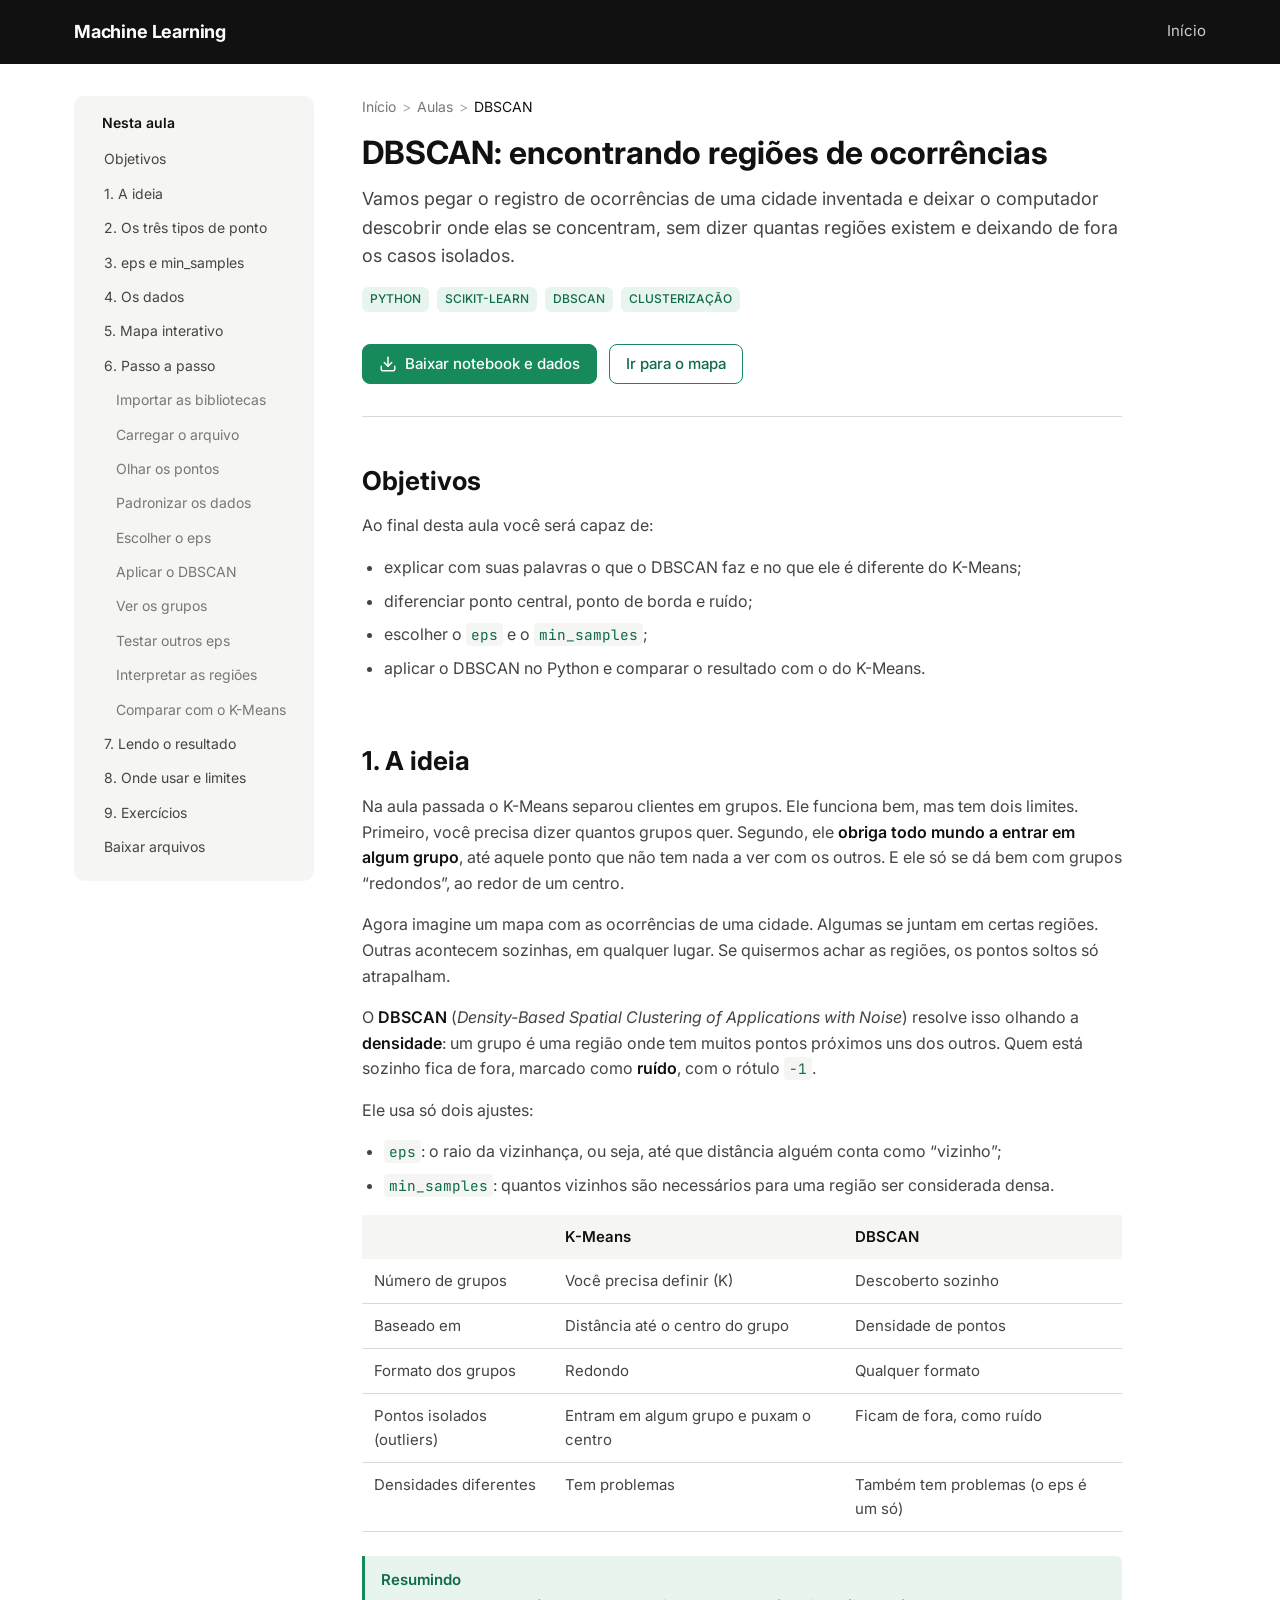
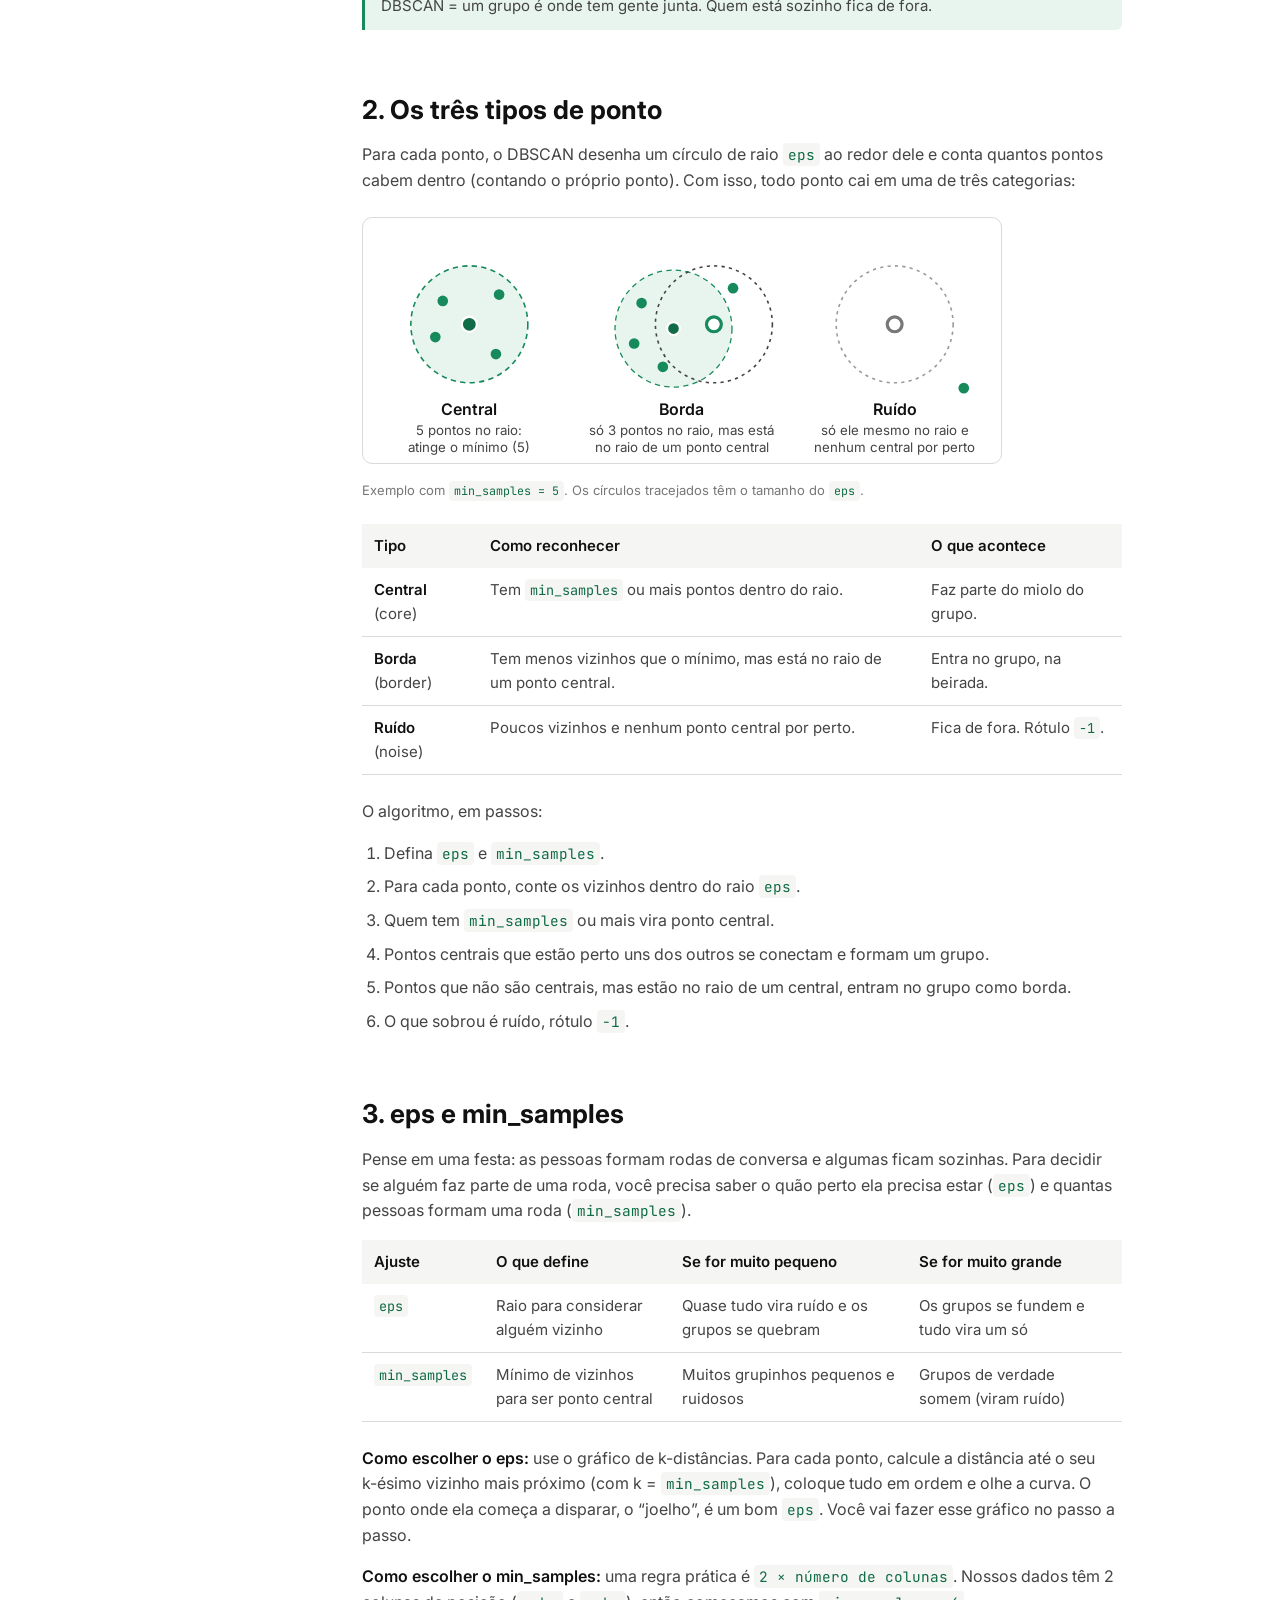
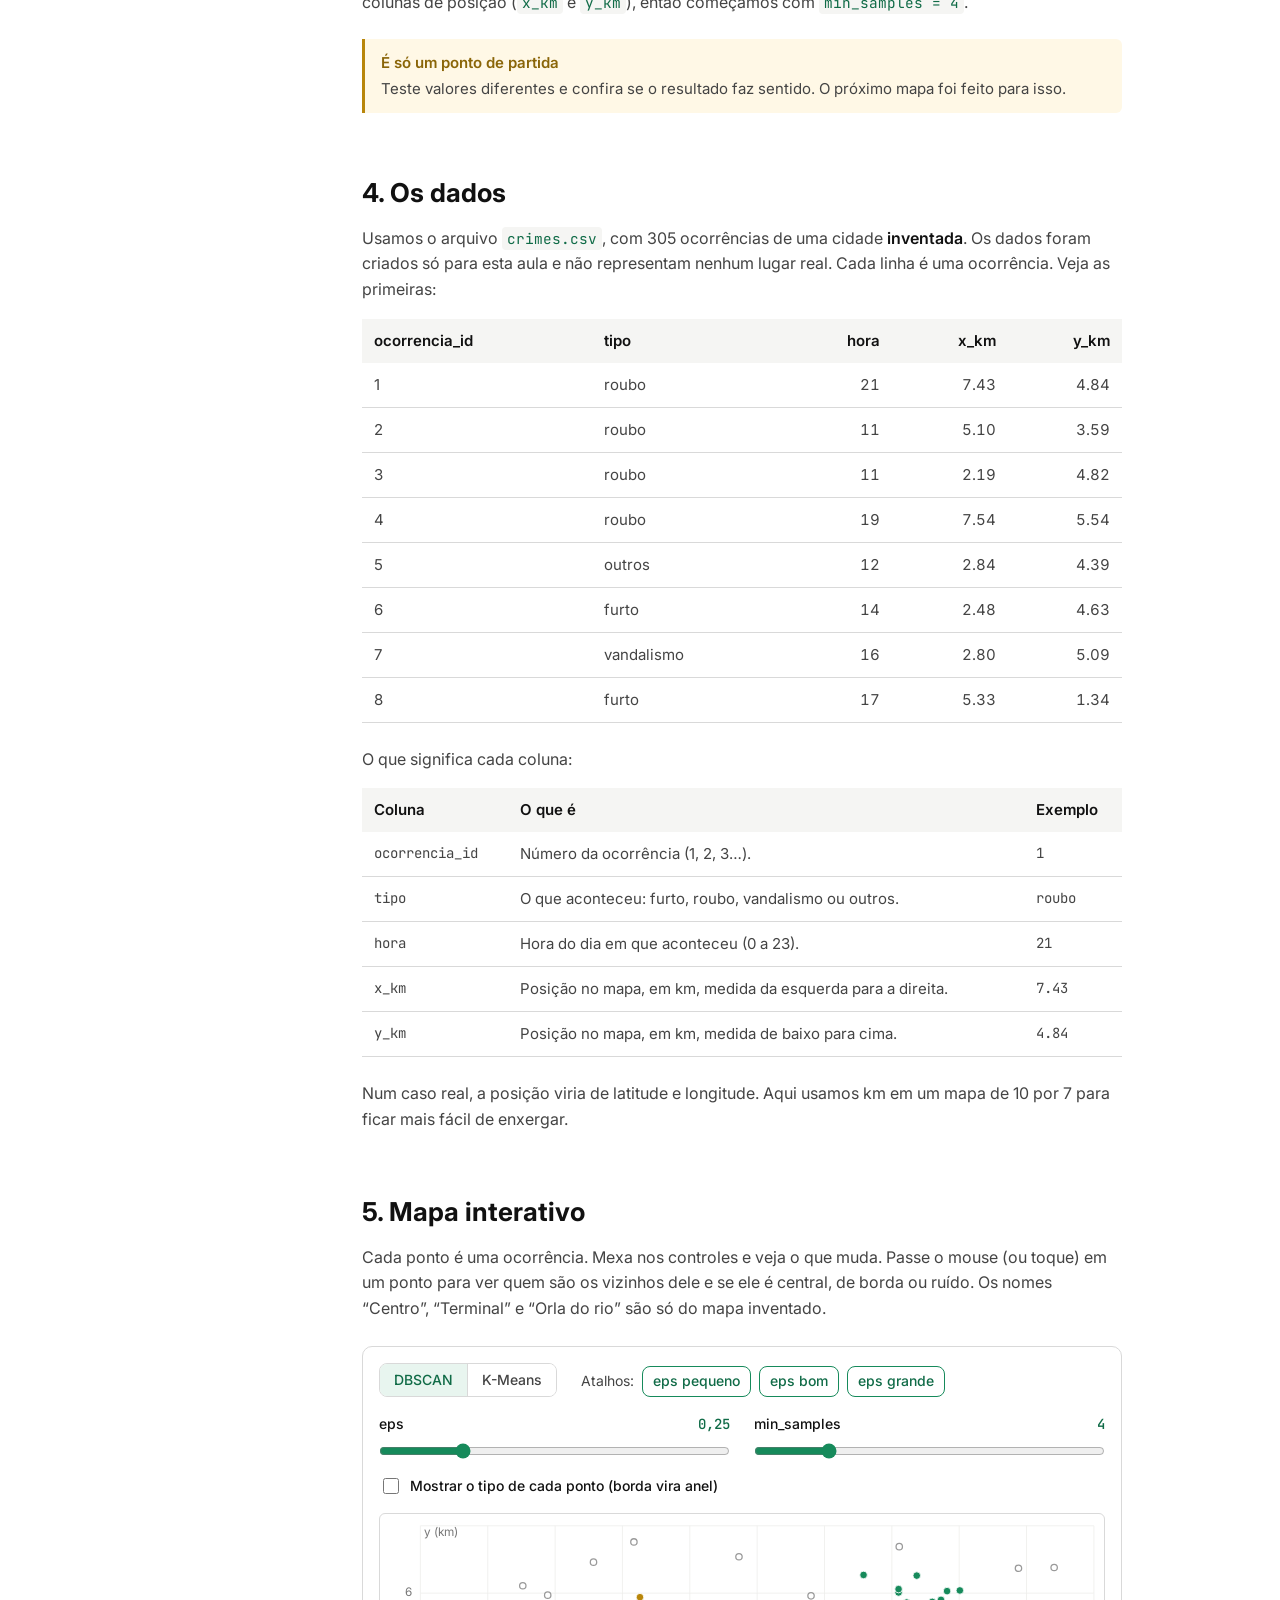
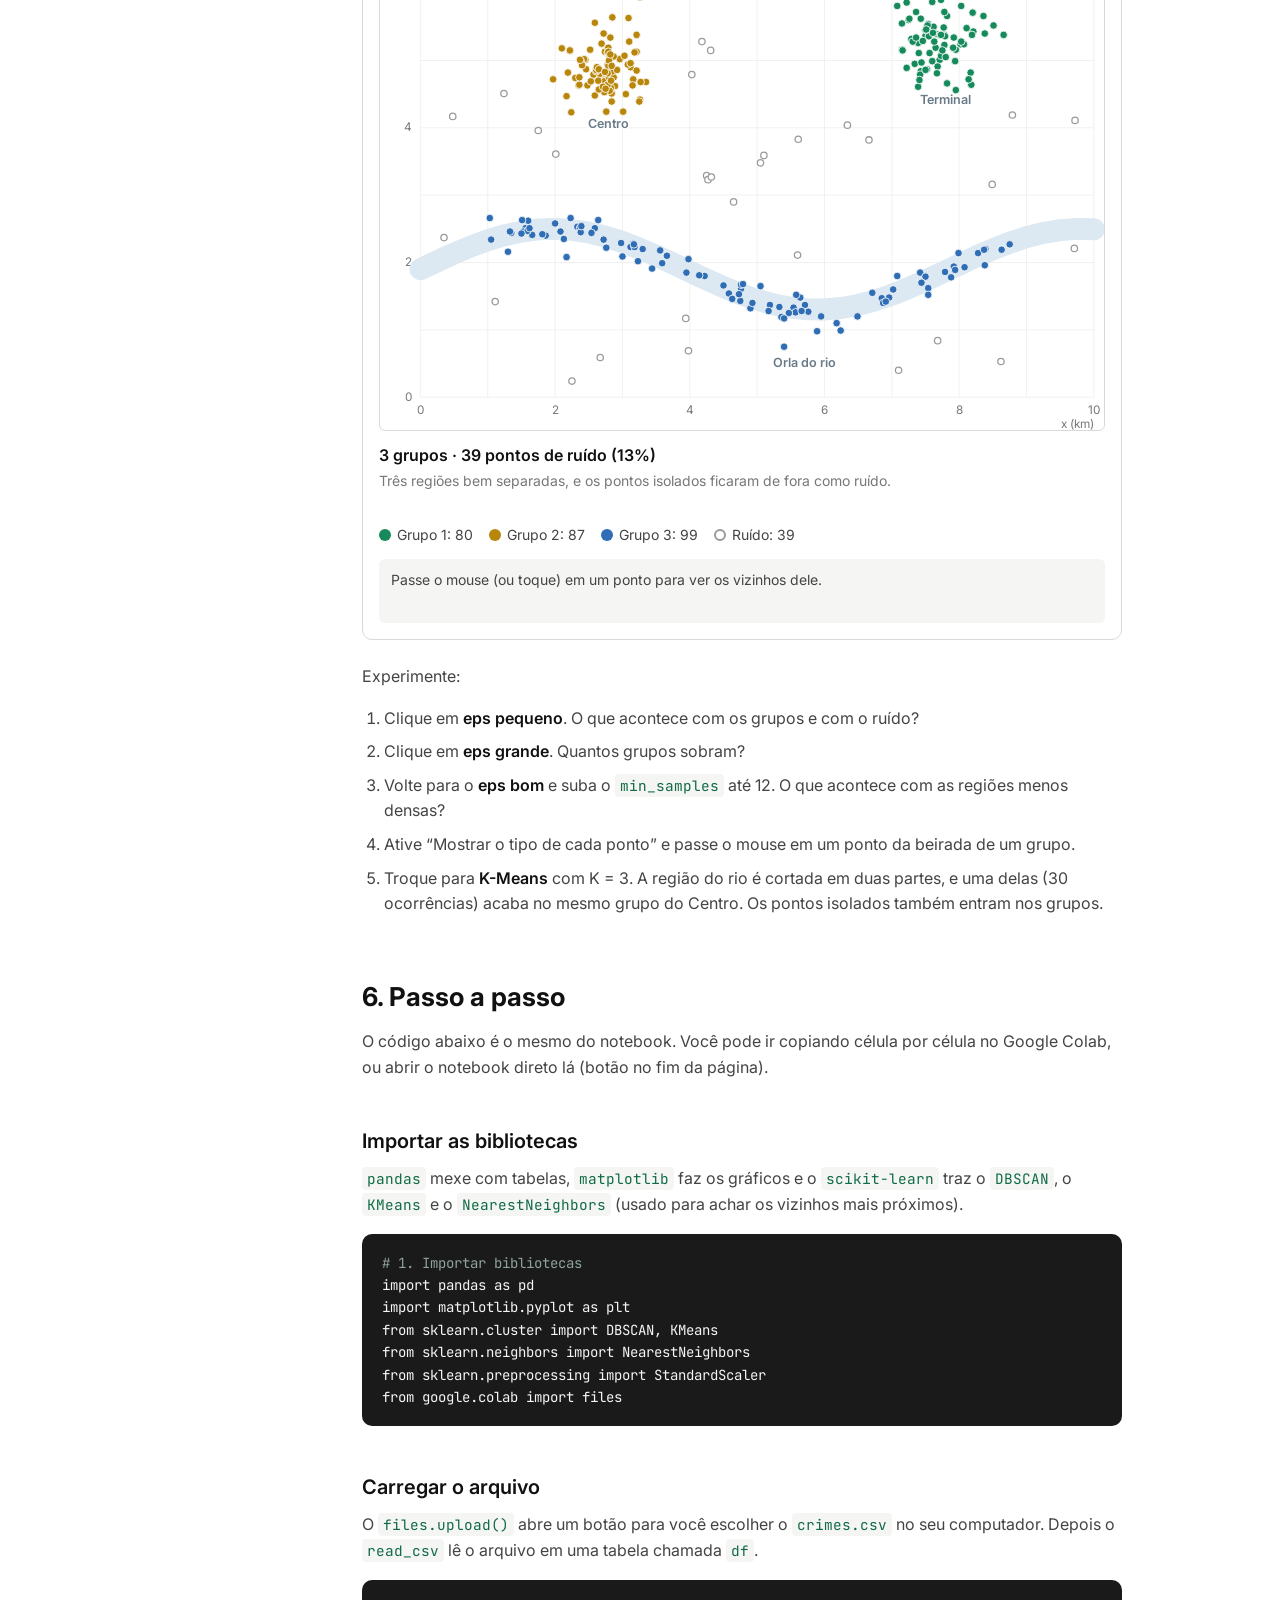
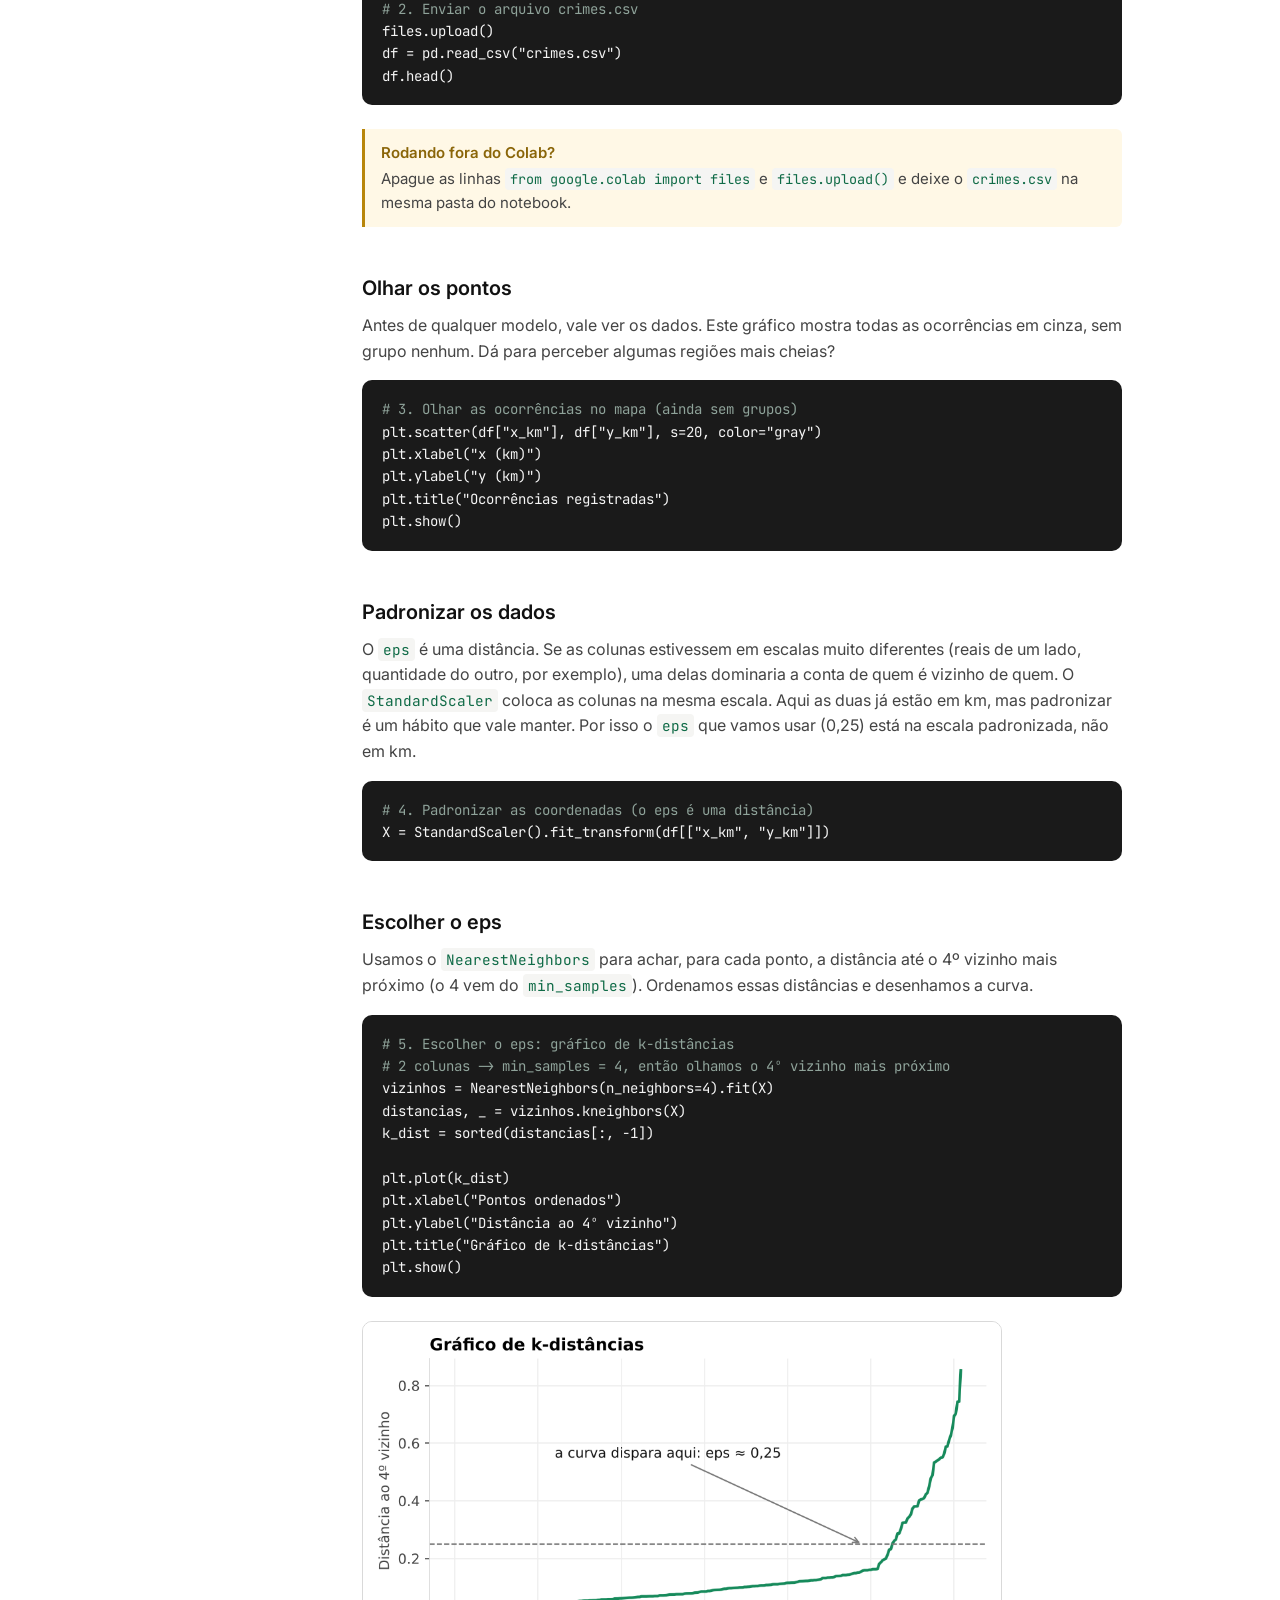
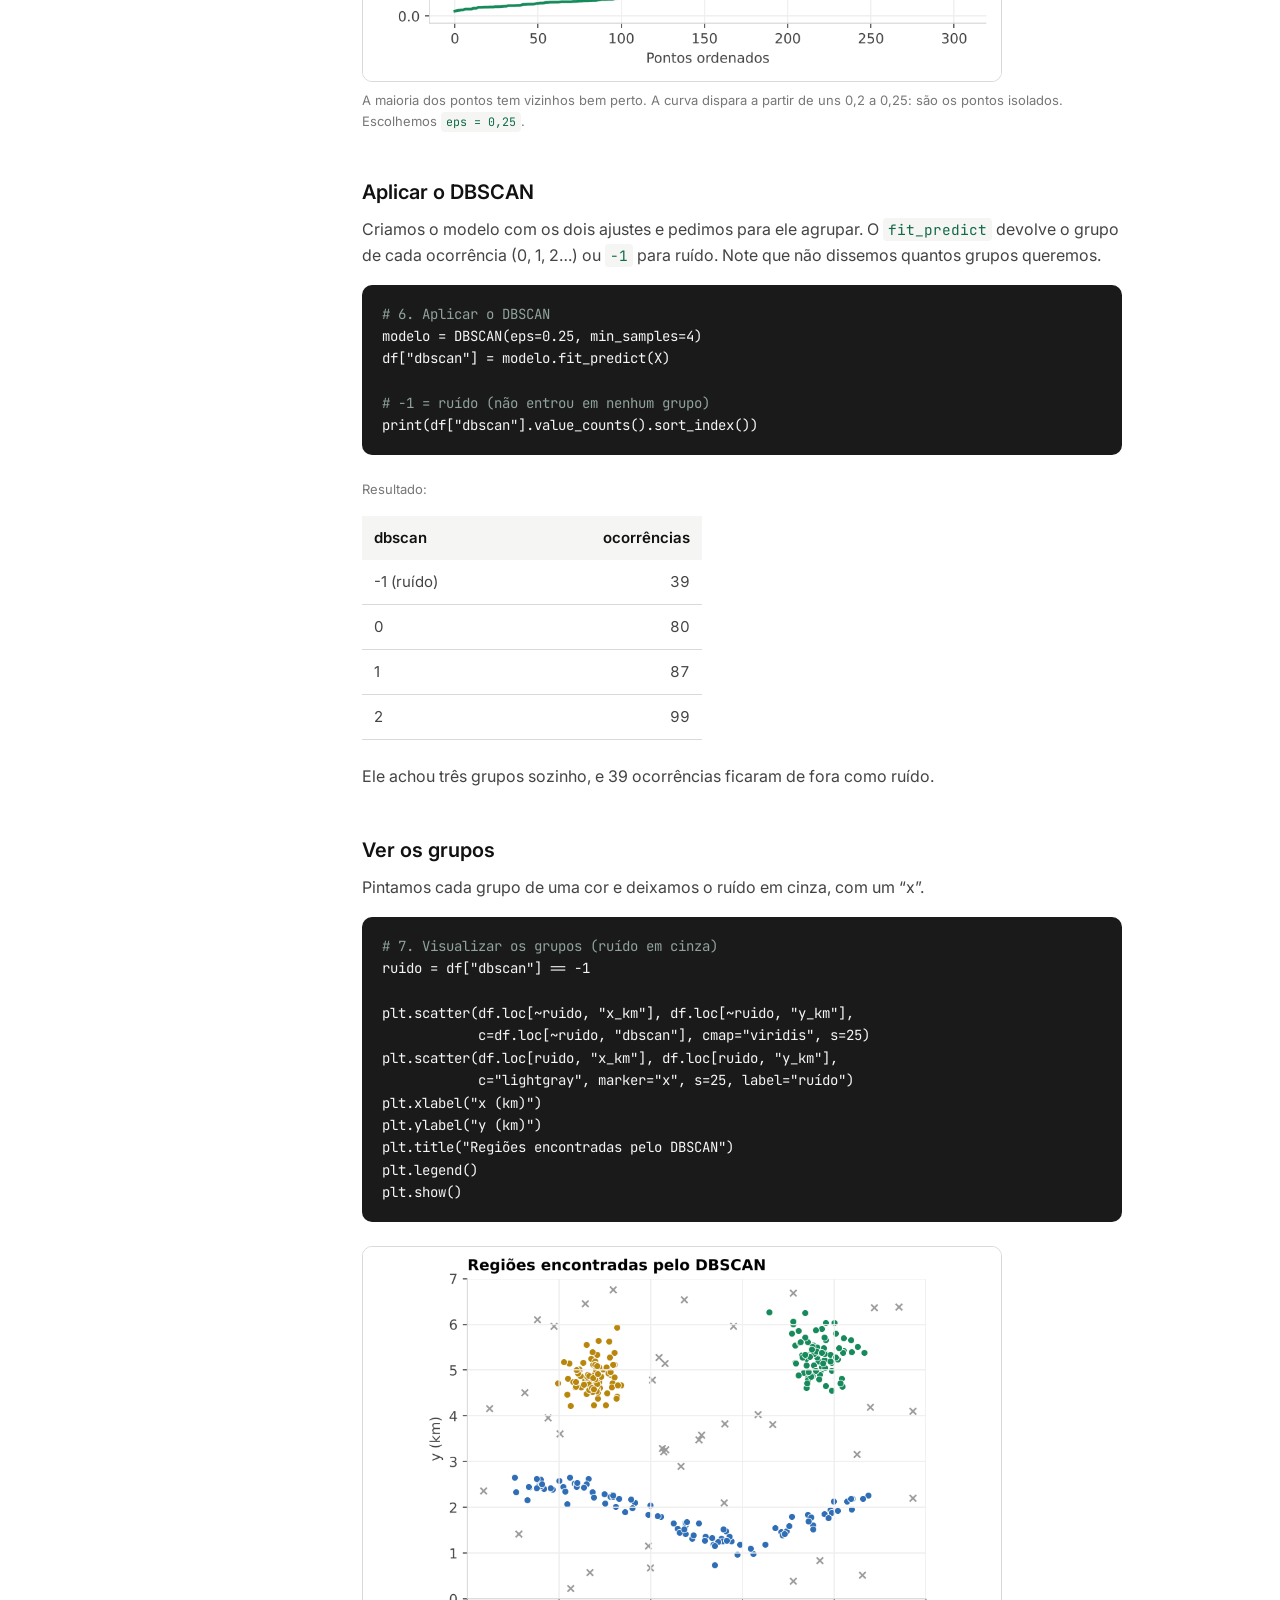
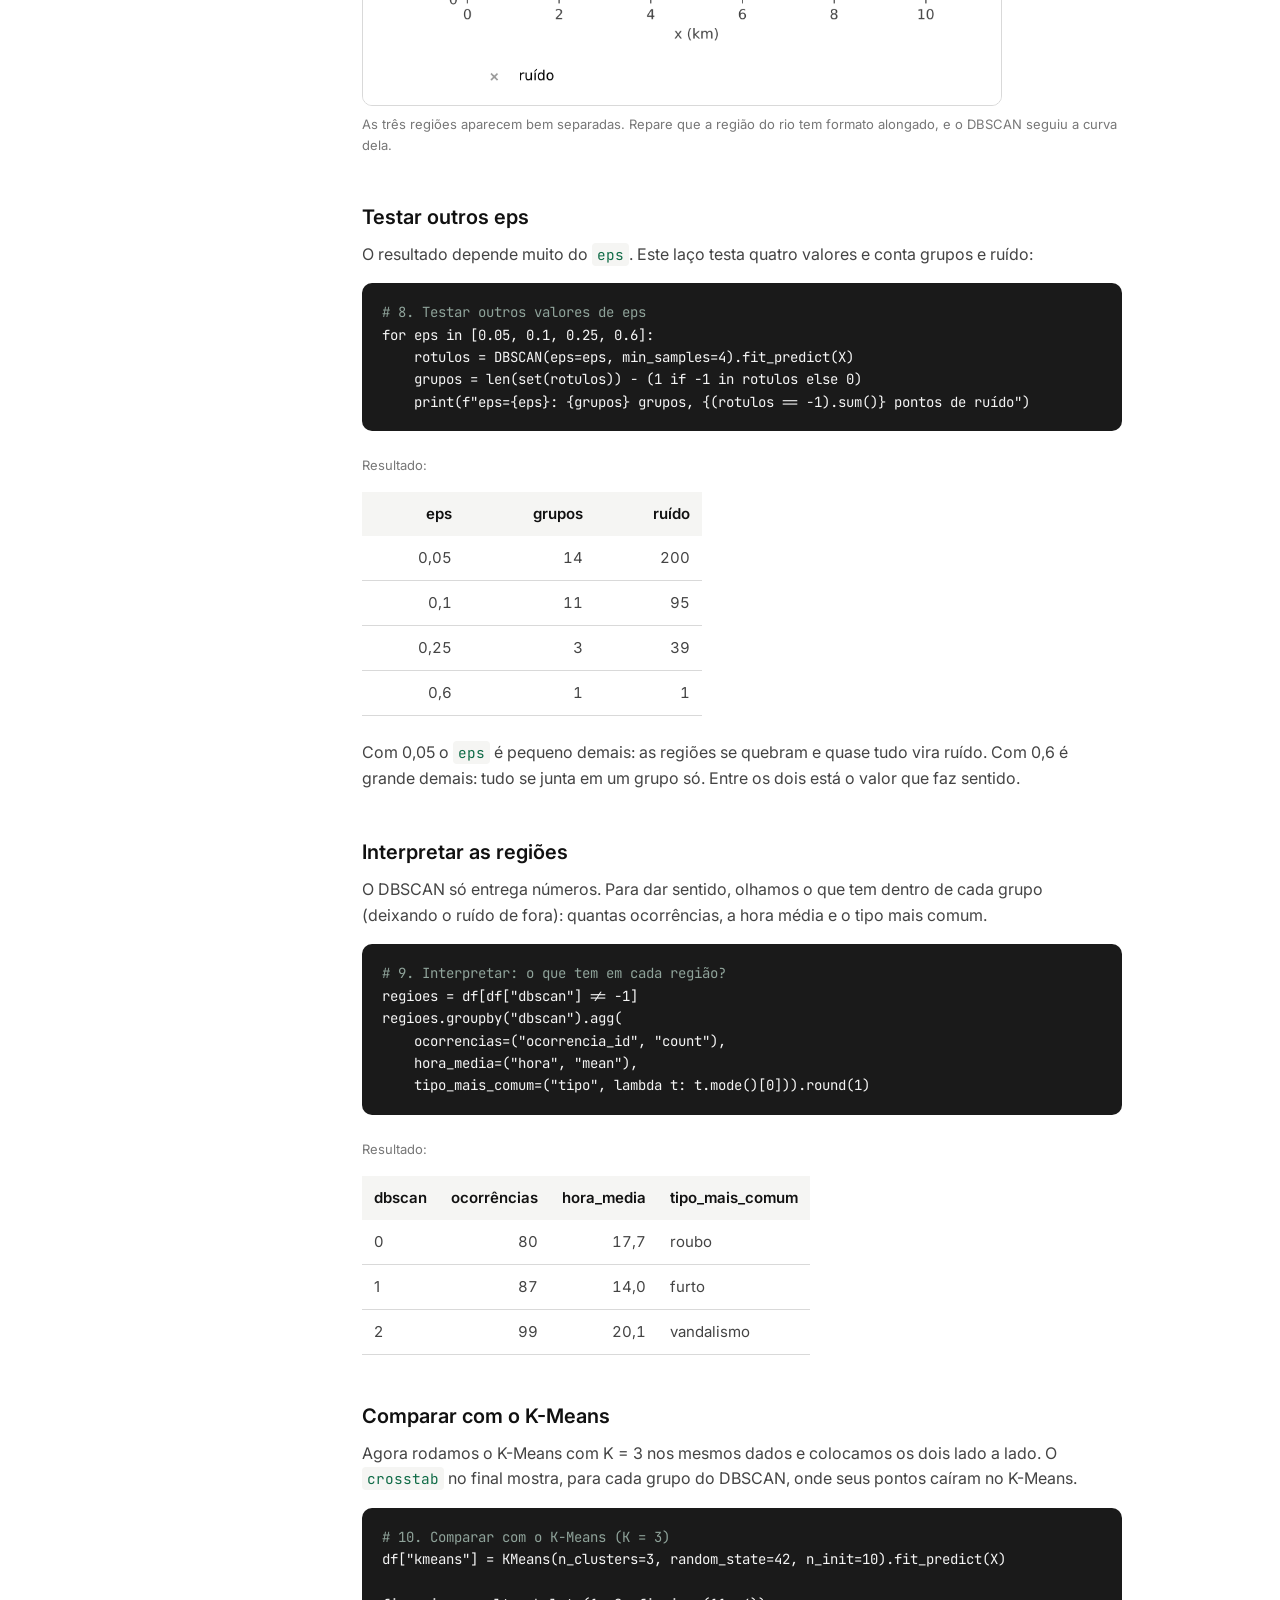
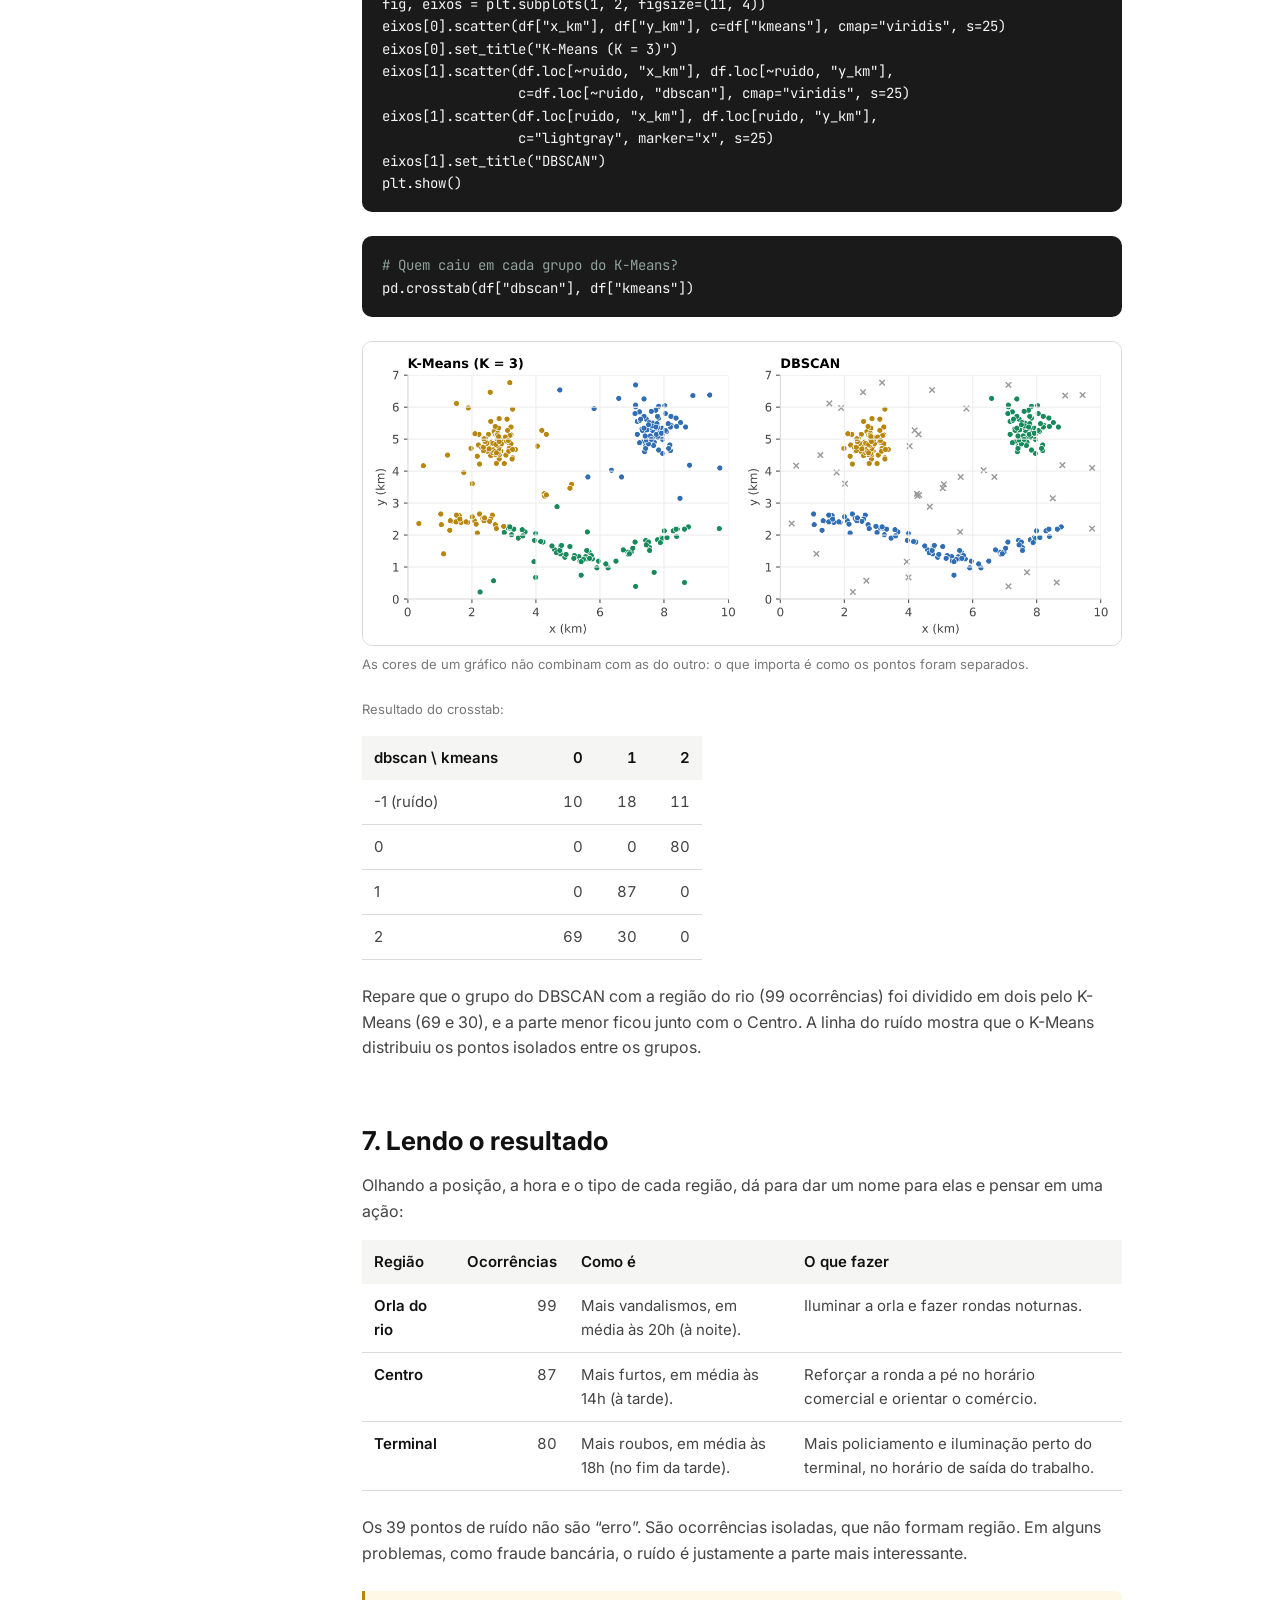
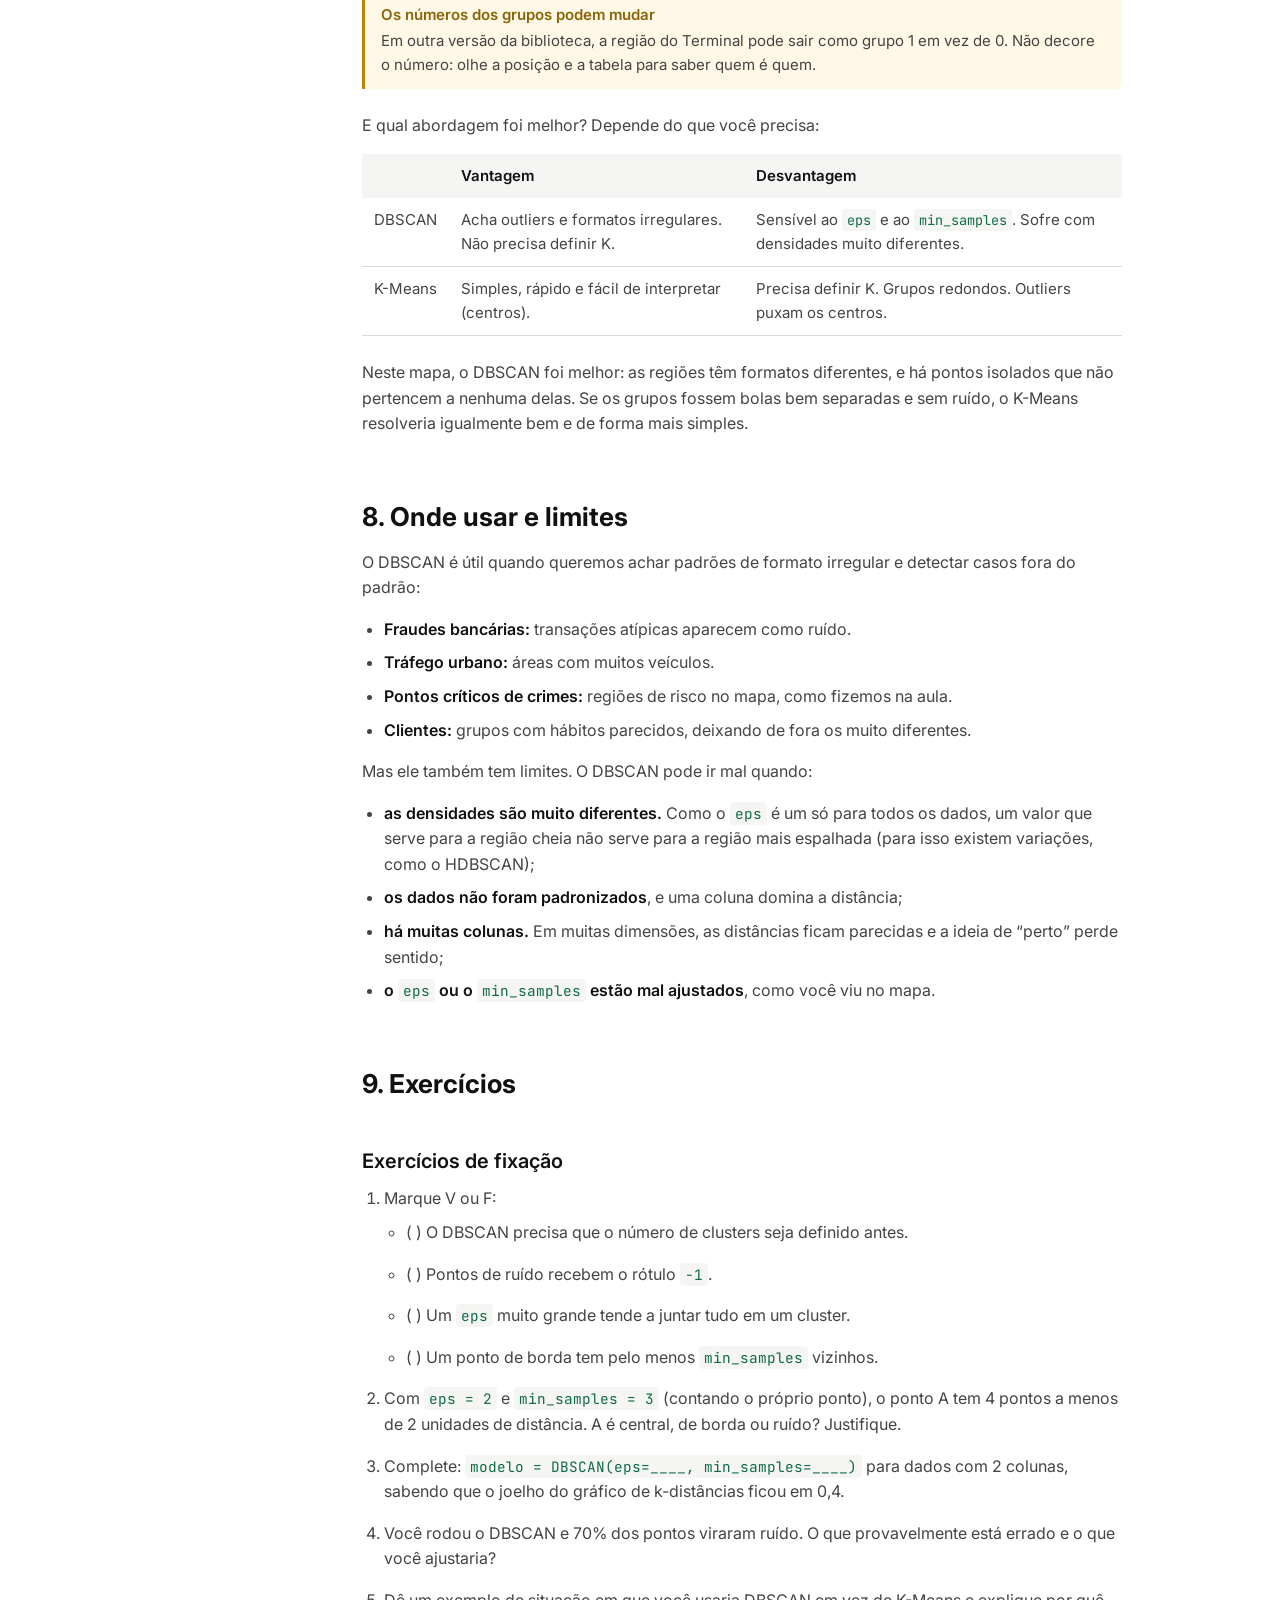
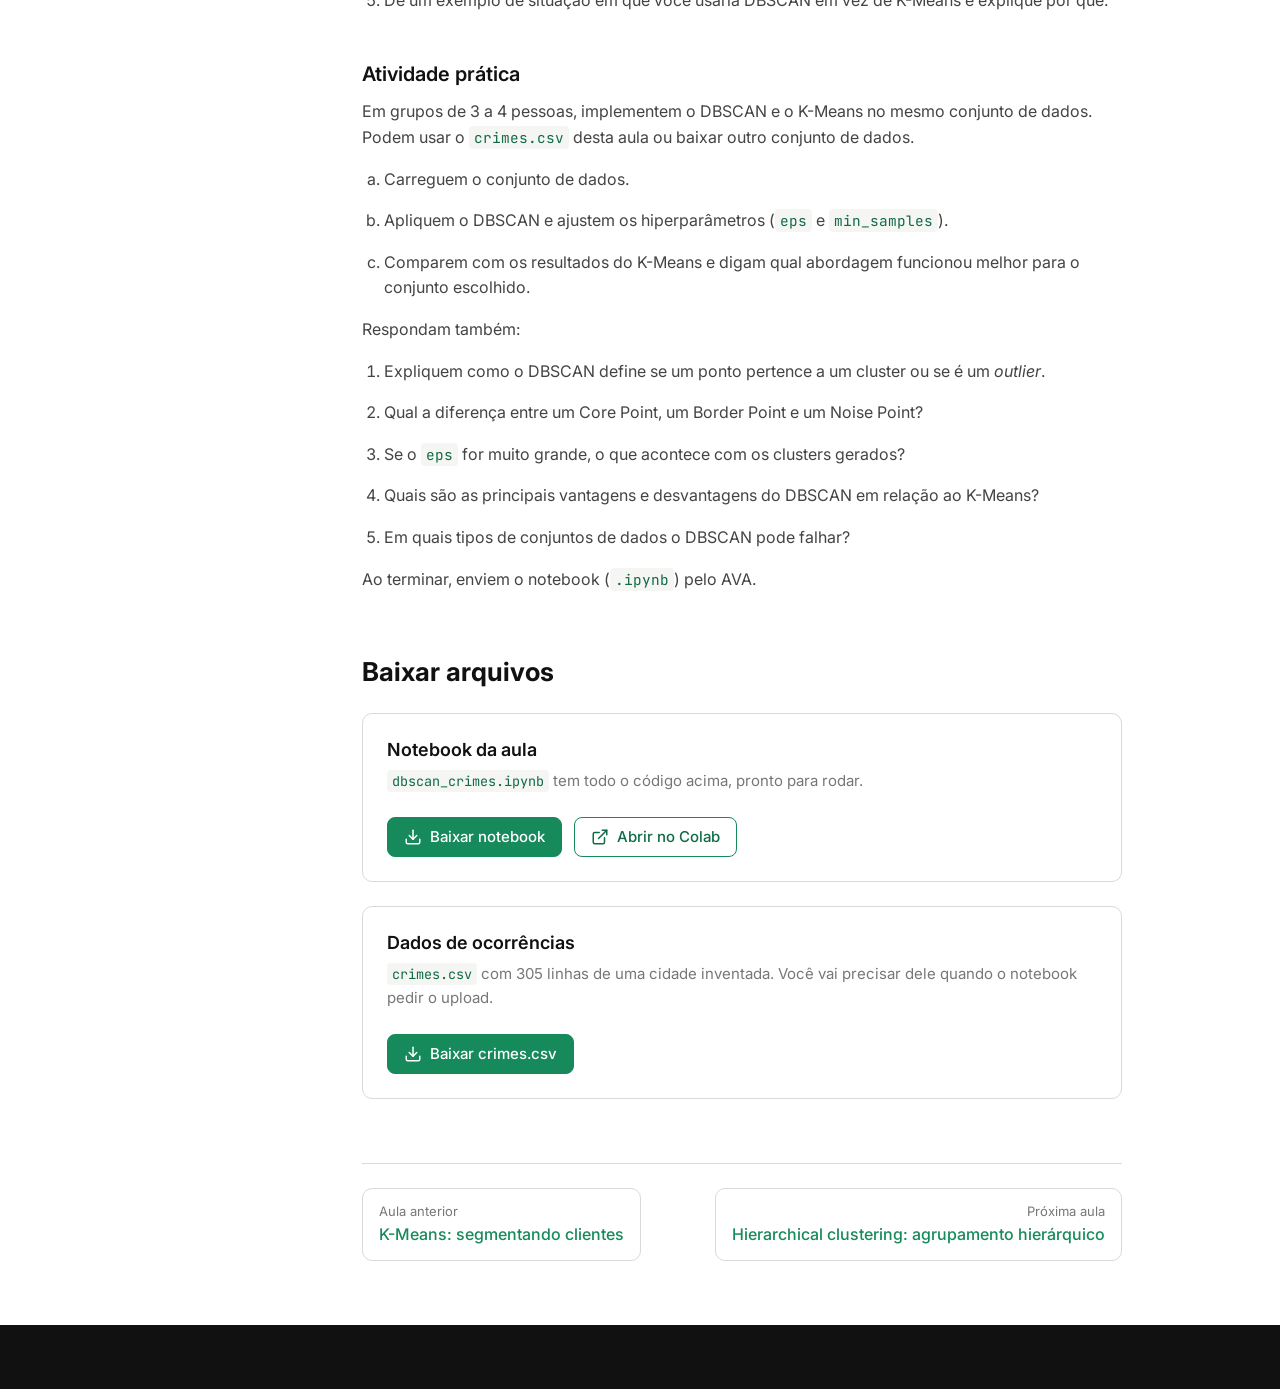
==== commit 41afc981: "." ====
--- a/aulas/dbscan.html
+++ b/aulas/dbscan.html
@@ -400,6 +400,7 @@
 
 <nav class="prevnext" aria-label="Outras aulas">
   <a href="kmeans-rfm.html"><small>Aula anterior</small>K-Means: segmentando clientes</a>
+  <a class="next" href="hierarchical-clustering.html"><small>Próxima aula</small>Hierarchical clustering: agrupamento hierárquico</a>
 </nav>
 
 </article>
